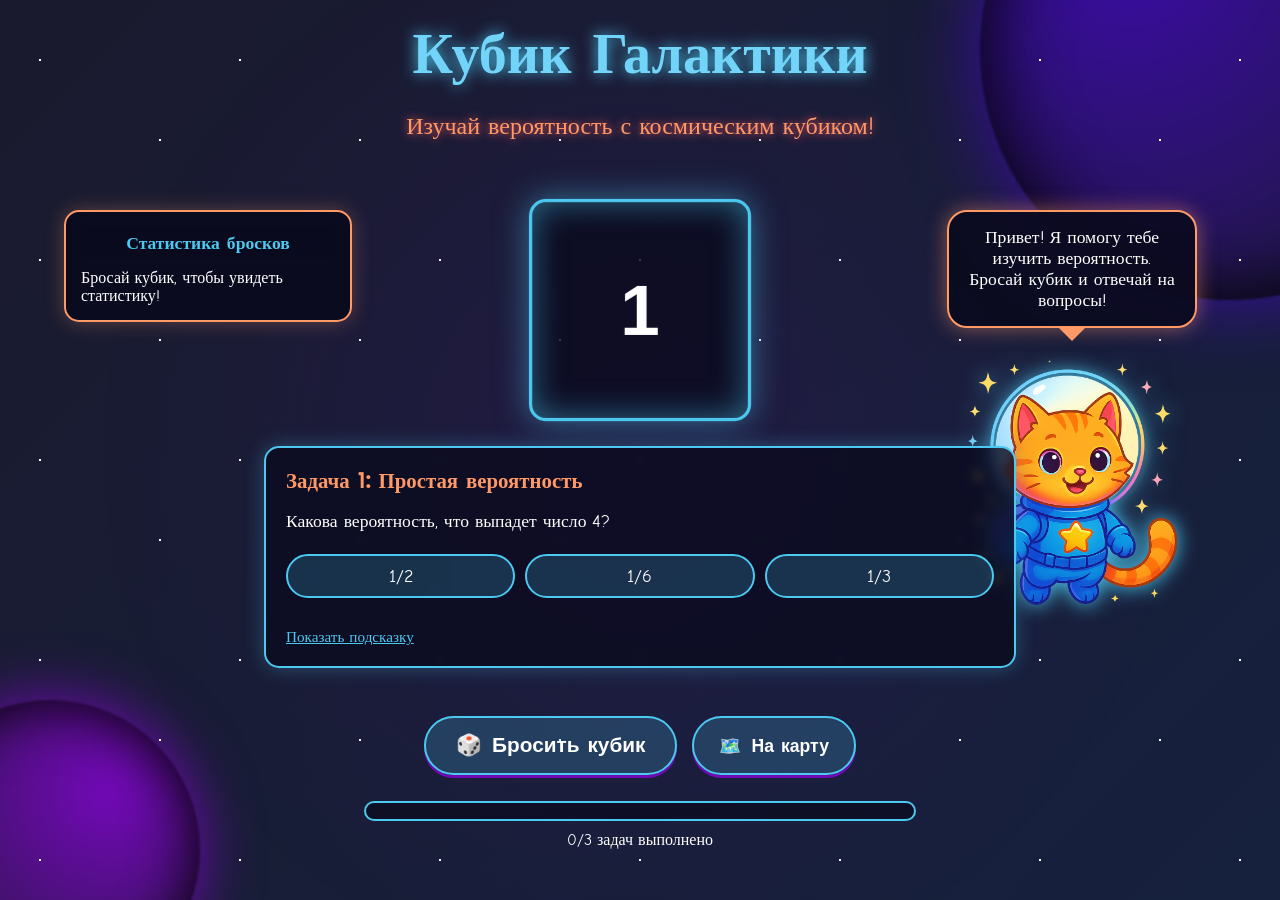
==== level1.html @ 72a19703 "Add files via upload" ====
<!DOCTYPE html>
<html lang="ru">
<head>
    <meta charset="UTF-8">
    <meta name="viewport" content="width=device-width, initial-scale=1.0">
    <title>Кубик Галактики | Космический Кот</title>
    <link rel="stylesheet" href="style.css">
    <link rel="stylesheet" href="level1.css">
    <link href="https://fonts.googleapis.com/css2?family=Press+Start+2P&family=Comic+Neue:wght@700&display=swap" rel="stylesheet">
    <link href="https://fonts.googleapis.com/css2?family=Bruno+Ace+SC&display=swap" rel="stylesheet">
</head>
<body>
    <div id="level1" class="game-screen visible">
        <!-- Космический фон -->
        <div class="space-bg">
            <div class="planet big-planet"></div>
            <div class="planet small-planet"></div>
            <div class="stars-layer"></div>
            <div class="cosmic-dust"></div>
        </div>

        <!-- Заголовок уровня -->
        <div class="level-header">
            <h1>Кубик Галактики</h1>
            <div class="subtitle">Изучай вероятность с космическим кубиком!</div>
        </div>

        <!-- Игровая зона -->
        <div class="game-area">
            <div class="stats-panel" id="stats-container">
                <h3>Статистика бросков</h3>
                <div class="stats-placeholder">
                    Бросай кубик, чтобы увидеть статистику!
                </div>
            </div>

            <!-- 3D кубик -->
            <div class="dice-container">
                <div class="dice" id="dice">
                    <div class="face front">1</div>
                    <div class="face back">6</div>
                    <div class="face right">4</div>
                    <div class="face left">3</div>
                    <div class="face top">2</div>
                    <div class="face bottom">5</div>
                </div>
            </div>

            <!-- Кот-помощник -->
            <div class="cat-helper">
                <img src="img/cat2.png" alt="Космический кот" class="cat-image">
                <div class="speech-bubble" id="cat-speech">
                    Привет! Я помогу тебе изучить вероятность. Бросай кубик и отвечай на вопросы!
                </div>
            </div>
        </div>
        <!-- Задачи -->
        <div class="tasks-container">
            <div class="task active" id="task1">
                <h3>Задача 1: Простая вероятность</h3>
                <p>Какова вероятность, что выпадет число 4?</p>
                <div class="options">
                    <button class="option-btn" data-correct="false">1/2</button>
                    <button class="option-btn" data-correct="true">1/6</button>
                    <button class="option-btn" data-correct="false">1/3</button>
                </div>
                <div class="hint hidden">
                    Подсказка: Всего у кубика 6 граней, и только одна из них с цифрой 4.
                </div>
                <button class="hint-btn">Показать подсказку</button>
            </div>

            <div class="task" id="task2">
                <h3>Задача 2: Сравнение вероятностей</h3>
                <p>Что вероятнее: чётное число или число больше 3?</p>
                <div class="options">
                    <button class="option-btn" data-correct="false">Чётное число</button>
                    <button class="option-btn" data-correct="false">Число больше 3</button>
                    <button class="option-btn" data-correct="true">Одинаково</button>
                </div>
                <div class="hint hidden">
                    Подсказка: Чётных чисел 3 (2,4,6), чисел больше трёх тоже 3 (4,5,6).
                </div>
                <button class="hint-btn">Показать подсказку</button>
            </div>

            <div class="task" id="task3">
                <h3>Задача 3: Комбинированная вероятность</h3>
                <p>Какова вероятность выпадения числа меньше 3 ИЛИ больше 5?</p>
                <div class="options">
                    <button class="option-btn" data-correct="false">1/6</button>
                    <button class="option-btn" data-correct="false">1/3</button>
                    <button class="option-btn" data-correct="true">1/2</button>
                </div>
                <div class="hint hidden">
                    Подсказка: Числа меньше 3 - это 1 и 2 (2 варианта), больше 5 - только 6 (1 вариант). Всего 3 благоприятных исхода из 6.
                </div>
                <button class="hint-btn">Показать подсказку</button>
            </div>
        </div>

        <!-- Кнопки управления -->
        <div class="level-controls">
            <button id="roll-dice" class="control-btn big-btn">
                <span class="btn-ico">🎲</span>
                <span class="btn-text">Бросить кубик</span>
            </button>
            <button id="next-task" class="control-btn hidden">
                <span class="btn-ico">➡️</span>
                <span class="btn-text">Следующая задача</span>
            </button>
            <button id="back-to-map" class="control-btn">
                <span class="btn-ico">🗺️</span>
                <span class="btn-text">На карту</span>
            </button>
        </div>

        <!-- Прогресс -->
        <div class="progress-container">
            <div class="progress-bar">
                <div class="progress-fill" style="width: 0%"></div>
            </div>
            <div class="progress-text">0/3 задач выполнено</div>
        </div>
    </div>

    <script src="level1.js"></script>
</body>
</html>
---- style.css ----
﻿/* Темная тема с яркими акцентами для детской игры */
* {
    box-sizing: border-box;
    margin: 0;
    padding: 0;
}

body {
    font-family: 'Nunito', sans-serif;
    background: linear-gradient(135deg, #1a1a2e, #16213e);
    min-height: 100vh;
    min-height: 100dvh;
    height: auto;
    overflow-x: hidden;
    overflow-y: auto;
    color: #fff;
    display: block;
}

.screen {
    width: 100%;
    min-height: 100vh;
    min-height: 100dvh;
    height: 100dvh;
    position: absolute;
    top: 0;
    left: 0;
    display: flex;
    flex-direction: column;
    align-items: center;
    justify-content: space-around;
    padding: 20px;
    transition: opacity 0.5s;
    overflow-x: hidden;
    overflow-y: auto;
}

.hidden {
    opacity: 0;
    pointer-events: none;
}

.visible {
    opacity: 1;
}

/* Стильное стартовое меню с темным фоном */
.title-container {
    text-align: center;
    position: relative;
    z-index: 10;
    margin-top: 30px;
    animation: float 3s ease-in-out infinite;
}

.game-title {
    font-family: 'Luckiest Guy', cursive;
    font-size: 4.5rem;
    color: #4cc9f0;
    text-shadow:
        0 2px 0 #4361ee,
        0 4px 0 #3a0ca3,
        0 6px 10px rgba(0, 0, 0, 0.5);
    margin-bottom: 5px;
    letter-spacing: 2px;
    transform: rotate(-2deg);
}

.game-subtitle {
    font-family: 'Baloo 2', cursive;
    font-size: 2.5rem;
    color: #f72585;
    text-shadow:
        0 2px 0 #b5179e,
        0 4px 5px rgba(0, 0, 0, 0.3);
    transform: rotate(1deg);
    margin-top: -10px;
}

.title-decoration {
    width: 250px;
    height: 20px;
    background: linear-gradient(90deg, transparent, #7209b7, #3a0ca3, transparent);
    margin: 15px auto;
    border-radius: 10px;
    box-shadow: 0 0 15px #7209b7;
}

.menu-buttons {
    display: flex;
    flex-direction: column;
    gap: 25px;
    margin: 40px 0;
    position: relative;
    z-index: 10;
}

.menu-btn {
    background: linear-gradient(to bottom, #4895ef, #4361ee);
    border: none;
    border-radius: 50px;
    padding: 18px 45px;
    font-size: 1.8rem;
    font-weight: 900;
    color: #fff;
    cursor: pointer;
    transition: all 0.3s;
    box-shadow:
        0 7px 0 #3a0ca3,
        0 10px 20px rgba(0, 0, 0, 0.3);
    font-family: 'Baloo 2', cursive;
    position: relative;
    overflow: hidden;
    transform: scale(1);
    letter-spacing: 1px;
}

.menu-btn:hover {
    transform: translateY(-5px) scale(1.05);
    box-shadow:
        0 10px 0 #3a0ca3,
        0 15px 25px rgba(0, 0, 0, 0.4);
}

.menu-btn:active {
    transform: translateY(3px);
    box-shadow:
        0 4px 0 #3a0ca3,
        0 5px 15px rgba(0, 0, 0, 0.3);
}

.play-btn {
    background: linear-gradient(to bottom, #f72585, #b5179e);
    font-size: 2.5rem;
    padding: 25px 60px;
    box-shadow:
        0 7px 0 #7209b7,
        0 10px 20px rgba(0, 0, 0, 0.3);
    color: #fff;
}

.play-btn:hover {
    box-shadow:
        0 10px 0 #7209b7,
        0 15px 25px rgba(0, 0, 0, 0.4);
}

.play-btn:active {
    box-shadow:
        0 4px 0 #7209b7,
        0 5px 15px rgba(0, 0, 0, 0.3);
}

.character-preview {
    width: 300px;
    height: 300px;
    position: relative;
    margin-top: 20px;
}

.ball-character {
    position: absolute;
    width: 150px;
    height: 150px;
    background: radial-gradient(circle at 30% 30%, #4cc9f0, #4895ef);
    border-radius: 50%;
    top: 50%;
    left: 50%;
    transform: translate(-50%, -50%);
    box-shadow:
        0 0 40px #4cc9f0,
        0 0 80px rgba(76, 201, 240, 0.5);
    animation: bounce 2s infinite, rotate 10s linear infinite;
    z-index: 5;
}

.character-shadow {
    position: absolute;
    width: 100px;
    height: 30px;
    background: rgba(0, 0, 0, 0.5);
    border-radius: 50%;
    bottom: 60px;
    left: 50%;
    transform: translateX(-50%);
    filter: blur(10px);
    animation: shadow 2s infinite;
}

/* Игровой экран - темный с неоновыми акцентами */
#game-canvas {
    background: linear-gradient(to bottom, #0f0c29, #302b63);
    border-radius: 20px;
    box-shadow:
        0 10px 30px rgba(0, 0, 0, 0.5),
        0 0 0 5px #4cc9f0,
        0 0 0 10px #f72585;
    position: relative;
    z-index: 5;
}

.game-ui {
    position: absolute;
    top: 20px;
    right: 20px;
    background: rgba(26, 26, 46, 0.9);
    padding: 15px 20px;
    border-radius: 15px;
    font-family: 'Baloo 2', cursive;
    font-size: 1.1rem;
    color: #fff;
    box-shadow: 0 5px 15px rgba(0, 0, 0, 0.3);
    z-index: 10;
    border: 3px solid #4cc9f0;
}

.stats {
    display: flex;
    gap: 20px;
    margin-bottom: 10px;
}

.stat-item {
    display: flex;
    align-items: center;
    gap: 8px;
}

.controls {
    display: flex;
    gap: 15px;
    justify-content: center;
}

.control-btn {
    background: linear-gradient(to bottom, #f72585, #b5179e);
    border: none;
    border-radius: 30px;
    padding: 8px 15px;
    color: white;
    font-weight: bold;
    cursor: pointer;
    box-shadow: 0 3px 0 #7209b7;
    transition: all 0.2s;
    font-family: 'Baloo 2', cursive;
    font-size: 1rem;
}

.control-btn:hover {
    transform: translateY(-2px);
    box-shadow: 0 5px 0 #7209b7;
}

.control-btn:active {
    transform: translateY(3px);
    box-shadow: 0 1px 0 #7209b7;
}

/* Анимации */
@keyframes float {

    0%,
    100% {
        transform: translateY(0) rotate(-2deg);
    }

    50% {
        transform: translateY(-20px) rotate(2deg);
    }
}

@keyframes bounce {

    0%,
    100% {
        transform: translate(-50%, -50%) scale(1);
    }

    50% {
        transform: translate(-50%, -50%) scale(1.1);
    }
}

@keyframes rotate {
    from {
        transform: translate(-50%, -50%) rotate(0deg);
    }

    to {
        transform: translate(-50%, -50%) rotate(360deg);
    }
}

@keyframes shadow {

    0%,
    100% {
        transform: translateX(-50%) scale(1);
        opacity: 0.7;
    }

    50% {
        transform: translateX(-50%) scale(1.2);
        opacity: 0.4;
    }
}

@keyframes pulse {

    0%,
    100% {
        transform: translateX(-50%) scale(1);
    }

    50% {
        transform: translateX(-50%) scale(1.05);
    }
}

/* Звездный фон */
.stars {
    position: absolute;
    top: 0;
    left: 0;
    width: 100%;
    height: 100%;
    z-index: 0;
}

.star {
    position: absolute;
    background-color: #fff;
    border-radius: 50%;
    animation: twinkle 2s infinite alternate;
}

@keyframes twinkle {
    from {
        opacity: 0.3;
    }

    to {
        opacity: 1;
    }
}

.cat-character {
    position: absolute;
    width: 150px;
    height: 120px;
    background: radial-gradient(circle at 30% 30%, #ff9966, #ff5e62);
    border-radius: 50%;
    top: 50%;
    left: 50%;
    transform: translate(-50%, -50%);
    box-shadow:
        0 0 40px #ff9966,
        0 0 80px rgba(255, 153, 102, 0.5);
    animation: bounce 2s infinite, float 3s ease-in-out infinite;
    z-index: 5;
}

.cat-character::before,
.cat-character::after {
    content: '';
    position: absolute;
    width: 20px;
    height: 20px;
    background: #ff9966;
    border-radius: 50%;
    top: 30px;
}

.cat-character::before {
    left: 20px;
    transform: rotate(-30deg);
}

.cat-character::after {
    right: 20px;
    transform: rotate(30deg);
}

/* Изменяем цвета под космическую тему */
.game-title {
    color: #4cc9f0;
    text-shadow:
        0 2px 0 #4361ee,
        0 4px 0 #3a0ca3,
        0 6px 10px rgba(0, 0, 0, 0.5);
}

.game-subtitle {
    color: #ff9966;
    text-shadow:
        0 2px 0 #ff5e62,
        0 4px 5px rgba(0, 0, 0, 0.3);
}

.play-btn {
    background: linear-gradient(to bottom, #4cc9f0, #4361ee);
    box-shadow:
        0 7px 0 #3a0ca3,
        0 10px 20px rgba(0, 0, 0, 0.3);
}

.play-btn:hover {
    box-shadow:
        0 10px 0 #3a0ca3,
        0 15px 25px rgba(0, 0, 0, 0.4);
}

/* Стили для потрясающего меню */
#start-menu {
    background: radial-gradient(ellipse at bottom, #0a0a1a 0%, #000000 100%);
    overflow: hidden;
    position: relative;
}

/* Космический фон */
.space-bg {
    position: absolute;
    width: 100%;
    height: 100%;
    top: 0;
    left: 0;
    z-index: 1;
}

.planet {
    position: absolute;
    border-radius: 50%;
    filter: blur(1px);
    box-shadow: inset 0 0 50px rgba(0, 0, 0, 0.8);
}

.big-planet {
    position: fixed;
    width: 500px;
    height: 500px;
    background: radial-gradient(circle at 30% 30%, #3a0ca3, #1a1a2e);
    top: -200px;
    right: -200px;
    box-shadow:
        0 0 80px #3a0ca3,
        inset 0 0 80px #000;
    animation: planet-rotate 60s linear infinite;
}

.small-planet {
    position: fixed;
    width: 300px;
    height: 300px;
    background: radial-gradient(circle at 70% 30%, #7209b7, #1a1a2e);
    bottom: -100px;
    left: -100px;
    box-shadow:
        0 0 60px #7209b7,
        inset 0 0 60px #000;
    animation: planet-rotate 40s linear infinite reverse;
}

.stars-layer {
    position: absolute;
    width: 100%;
    height: 100%;
    background-image:
        radial-gradient(1px 1px at 20% 30%, white 1px, transparent 1px),
        radial-gradient(1px 1px at 80% 70%, white 1px, transparent 1px);
    background-size: 200px 200px;
    animation: stars-move 200s linear infinite;
}

.cosmic-dust {
    position: absolute;
    width: 100%;
    height: 100%;
    background: radial-gradient(circle at center,
            rgba(114, 9, 183, 0.1) 0%,
            transparent 70%);
}

/* Главный заголовок */
.main-title {
    position: relative;
    z-index: 10;
    text-align: center;
    margin-top: 8vh;
    perspective: 1000px;
}

.title-word {
    display: block;
    font-family: 'Bruno Ace SC', cursive;
    font-size: 6rem;
    font-weight: 700;
    line-height: 1.1;
    text-transform: uppercase;
    position: relative;
}

.title-word.cosmic {
    color: #72d4f9;
    text-shadow:
        0 0 1px #4cc9f0,
        0 0 30px #4cc9f0,
        0 0 45px #4cc9f0;
}

.title-word.cat {
    color: #fec72d;
    text-shadow:
        0 0 15px #fd7708,
        0 0 30px #fd7708,
        0 0 45px #fd7708;
    transform: translateX(20px);
    animation: text-glitch-cat 8s infinite alternate-reverse;
}

.title-highlight {
    width: 400px;
    height: 10px;
    background: linear-gradient(90deg,
            transparent,
            #4cc9f0,
            #ff9966,
            transparent);
    margin: 10px auto;
    border-radius: 5px;
    filter: blur(2px);
    opacity: 0.7;
}

/* Подзаголовок */
.subtitle {
    display: flex;
    align-items: center;
    justify-content: center;
    margin: 25px auto;
    position: relative;
    z-index: 10;
}

.subtitle span {
    font-family: 'Bruno Ace SC', sans-serif;
    font-size: 1.8rem;
    color: #fff;
    padding: 0 20px;
    text-shadow: 0 0 10px white;
}

.subtitle-line {
    width: 100px;
    height: 3px;
    background: linear-gradient(90deg,
            transparent,
            white,
            transparent);
    opacity: 0.5;
}

/* Кот-герой */
.cat-hero {
    position: absolute;
    bottom: 5%;
    right: 10%;
    width: 450px;
    height: auto;
    z-index: 5;
    filter:
        drop-shadow(0 0 20px #4cc9f0) drop-shadow(0 0 40px #ff5e62);
    animation: float 6s ease-in-out infinite;
    transform-origin: center;
}

/* Кнопки меню */
.menu-buttons {
    display: flex;
    flex-direction: column;
    gap: 25px;
    position: relative;
    z-index: 10;
    margin-right: 40%;
    transform: perspective(500px) rotateY(-10deg);
}

.menu-btn {
    background: rgba(10, 10, 30, 0.7);
    border: 2px solid #4cc9f0;
    border-radius: 50px;
    padding: 18px 40px;
    font-size: 1.5rem;
    font-weight: 400;
    color: white;
    cursor: pointer;
    transition: all 0.4s;
    box-shadow:
        0 0 20px rgba(76, 201, 240, 0.3),
        inset 0 0 10px rgba(76, 201, 240, 0.2);
    font-family: 'Bruno Ace SC', sans-serif;
    position: relative;
    overflow: hidden;
    min-width: 280px;
    text-align: left;
    display: flex;
    align-items: center;
    gap: 15px;
    backdrop-filter: blur(5px);
}

.menu-btn .btn-ico {
    font-size: 1.8rem;
    transition: all 0.3s;
}

.menu-btn .btn-text {
    position: relative;
    z-index: 2;
    transition: all 0.3s;
}

.menu-btn .btn-pulse {
    position: absolute;
    width: 100%;
    height: 100%;
    top: 0;
    left: 0;
    background: radial-gradient(circle at center,
            rgba(76, 201, 240, 0.4) 0%,
            transparent 70%);
    opacity: 0;
    transition: all 0.5s;
}

.menu-btn:hover {
    transform: translateY(-5px) perspective(500px) rotateY(-10deg);
    box-shadow:
        0 5px 30px rgba(76, 201, 240, 0.5),
        inset 0 0 20px rgba(76, 201, 240, 0.3);
    border-color: #ff9966;
}

.menu-btn:hover .btn-ico {
    transform: scale(1.2);
    text-shadow: 0 0 10px currentColor;
}

.menu-btn:hover .btn-text {
    color: #ff9966;
    text-shadow: 0 0 10px #ff5e62;
}

.menu-btn:hover .btn-pulse {
    opacity: 1;
    transform: scale(1.5);
}

.start-btn {
    background: rgba(76, 201, 240, 0.15);
    border-color: #ff9966;
    box-shadow:
        0 0 30px rgba(255, 153, 102, 0.4),
        inset 0 0 15px rgba(255, 153, 102, 0.3);
    font-size: 1.7rem;
    padding: 22px 45px;
}

.start-btn:hover {
    box-shadow:
        0 5px 40px rgba(255, 153, 102, 0.6),
        inset 0 0 25px rgba(255, 153, 102, 0.4);
}

/* Эффекты */
.menu-effects {
    position: absolute;
    width: 100%;
    height: 100%;
    top: 0;
    left: 0;
    pointer-events: none;
    z-index: 2;
}

.light-spot {
    position: absolute;
    width: 500px;
    height: 500px;
    background: radial-gradient(circle at center,
            rgba(76, 201, 240, 0.1) 0%,
            transparent 70%);
    top: 50%;
    left: 50%;
    transform: translate(-50%, -50%);
    animation: light-pulse 8s infinite alternate;
}

.particles {
    position: absolute;
    width: 100%;
    height: 100%;
    background-image: url("data:image/svg+xml,%3Csvg viewBox='0 0 200 200' xmlns='http://www.w3.org/2000/svg'%3E%3Ccircle cx='10' cy='10' r='1' fill='%234cc9f0'/%3E%3C/svg%3E");
    background-size: 20px 20px;
    animation: particles-move 100s linear infinite;
}

/* Анимации */
@keyframes float {

    0%,
    100% {
        transform: translateY(0) rotate(-1deg);
    }

    50% {
        transform: translateY(-20px) rotate(1deg);
    }
}

@keyframes planet-rotate {
    from {
        transform: rotate(0deg);
    }

    to {
        transform: rotate(360deg);
    }
}

@keyframes stars-move {
    from {
        background-position: 0 0;
    }

    to {
        background-position: 2000px 2000px;
    }
}

@keyframes light-pulse {
    from {
        opacity: 0.3;
        transform: translate(-50%, -50%) scale(0.8);
    }

    to {
        opacity: 0.7;
        transform: translate(-50%, -50%) scale(1.2);
    }
}

@keyframes particles-move {
    from {
        background-position: 0 0;
    }

    to {
        background-position: 2000px 1000px;
    }
}

@keyframes text-glitch-cosmic {

    0%,
    100% {
        text-shadow: 0 0 15px #4cc9f0, 0 0 30px #4cc9f0, 0 0 45px #4cc9f0;
    }

    25% {
        text-shadow: 0 0 15px #4cc9f0, 5px 5px 30px #4cc9f0, -5px -5px 45px #4cc9f0;
    }

    50% {
        text-shadow: 0 0 15px #4cc9f0, -5px 5px 30px #4cc9f0, 5px -5px 45px #4cc9f0;
    }

    75% {
        text-shadow: 0 0 15px #4cc9f0, 5px -5px 30px #4cc9f0, -5px 5px 45px #4cc9f0;
    }
}

@keyframes text-glitch-cat {

    0%,
    100% {
        text-shadow: 0 0 15px #ff5e62, 0 0 30px #ff5e62, 0 0 45px #ff5e62;
    }

    25% {
        text-shadow: 0 0 15px #ff5e62, 3px 3px 30px #ff5e62, -3px -3px 45px #ff5e62;
    }

    50% {
        text-shadow: 0 0 15px #ff5e62, -3px 3px 30px #ff5e62, 3px -3px 45px #ff5e62;
    }

    75% {
        text-shadow: 0 0 15px #ff5e62, 3px -3px 30px #ff5e62, -3px 3px 45px #ff5e62;
    }
}

/* Добавьте в style.css */
/* Карта уровней */
#level-select {
    display: flex;
    flex-direction: column;
    align-items: center;
    justify-content: flex-start;
    padding-top: 50px;
}

.level-title {
    font-family: 'Bruno Ace SC', cursive;
    font-size: 2.5rem;
    color: #72d4f9;
    text-shadow: 0 0 15px #4cc9f0;
    margin-bottom: 20px;
    text-align: center;
    z-index: 10;
    position: relative;
}

.galaxy-map {
    width: 100%;
    height: 100vh;
    position: relative;
    margin: 30px auto;
    z-index: 5;
}

.level-path {
    position: absolute;
    width: 96%;
    height: 100%;
    top: 0;
    left: 0;
    z-index: 1;
}

.level-planet {
    position: absolute;
    transform: translate(-50%, -50%);
    cursor: pointer;
    transition: all 0.5s;
    z-index: 3;
    width: 180px;
    height: 180px;
    display: flex;
    flex-direction: column;
    align-items: center;
}

.coin-image {
    width: 200px;
}

.level-planet:hover {
    transform: translate(-50%, -50%) scale(1.1);
}

.level-planet .planet-circle {
    width: 80px;
    height: 80px;
    border-radius: 50%;
    background: radial-gradient(circle at 30% 30%, #4cc9f0, #4361ee);
    box-shadow: 0 0 20px #4cc9f0;
    position: relative;
    transition: all 0.3s;
}

.level-planet:hover .planet-circle {
    box-shadow: 0 0 40px #4cc9f0;
    transform: scale(1.2);
}

.level-planet.locked .planet-circle {
    background: radial-gradient(circle at 30% 30%, #888, #555);
    box-shadow: 0 0 20px #888;
}

.level-planet.locked:hover .planet-circle {
    box-shadow: 0 0 20px #888;
}

.level-planet.completed .planet-circle {
    background: radial-gradient(circle at 30% 30%, #fec72d, #fd7708);
    box-shadow: 0 0 20px #fec72d;
}

.level-planet.secret .planet-circle {
    background: radial-gradient(circle at 30% 30%, #f72585, #b5179e);
    box-shadow: 0 0 20px #f72585;
}

.level-info {
    position: absolute;
    top: 100%;
    margin-top: 15px;
    background: rgba(10, 10, 30, 0.9);
    border: 1px solid #4cc9f0;
    border-radius: 10px;
    padding: 15px;
    width: 200px;
    text-align: center;
    opacity: 0;
    transition: all 0.3s;
    backdrop-filter: blur(5px);
    box-shadow: 0 0 20px rgba(76, 201, 240, 0.3);
}

.level-planet:hover .level-info {
    opacity: 1;
    transform: translateY(10px);
}

.level-info h3 {
    font-family: 'Bruno Ace SC', sans-serif;
    font-size: 1.2rem;
    color: #4cc9f0;
    margin-bottom: 5px;
}

.level-info p {
    font-family: 'Comic Neue', cursive;
    font-size: 0.9rem;
    color: #fff;
}

.level-lock {
    position: absolute;
    top: -15px;
    right: -15px;
    background: #1a1a2e;
    width: 30px;
    height: 30px;
    border-radius: 50%;
    display: flex;
    align-items: center;
    justify-content: center;
    border: 2px solid #f72585;
    font-size: 1.2rem;
}

.level-planet:not(.locked) .level-lock {
    display: none;
}

.map-cat {
    position: absolute;
    width: 150px;
    height: auto;
    bottom: 10%;
    left: 10%;
    z-index: 10;
    filter: drop-shadow(0 0 10px #4cc9f0);
    animation: float 6s ease-in-out infinite;
    cursor: pointer;
}

.map-btn {
    position: absolute;
    bottom: 30px;
    right: 30px;
    background: rgba(10, 10, 30, 0.7);
    border: 2px solid #f72585;
    border-radius: 50px;
    padding: 12px 25px;
    font-size: 1.2rem;
    color: white;
    cursor: pointer;
    transition: all 0.3s;
    font-family: 'Bruno Ace SC', sans-serif;
    display: flex;
    align-items: center;
    gap: 10px;
    z-index: 10;
    backdrop-filter: blur(5px);
}

.map-btn:hover {
    background: rgba(247, 37, 133, 0.3);
    transform: translateY(-3px);
    box-shadow: 0 5px 15px rgba(247, 37, 133, 0.5);
}

/* Анимация кота-проводника */
@keyframes cat-move {
    0% {
        transform: translateX(0) rotate(0deg);
    }

    25% {
        transform: translateX(50px) rotate(5deg);
    }

    50% {
        transform: translateX(100px) rotate(0deg);
    }

    75% {
        transform: translateX(50px) rotate(-5deg);
    }

    100% {
        transform: translateX(0) rotate(0deg);
    }
}

/* Заменяем стили для .planet-circle на .level-image */
.level-image {
    width: 120px;
    height: 120px;
    border-radius: 50%;
    background-size: cover;
    background-position: center;
    border: 3px solid #4cc9f0;
    box-shadow: 0 0 20px #4cc9f0, 0 0 40px rgba(76, 201, 240, 0.3);
    position: relative;
    transition: all 0.4s;
    filter: saturate(0.8) brightness(1.1);
}

.level-planet:hover .level-image {
    transform: scale(1.15);
    box-shadow: 0 0 30px #4cc9f0, 0 0 60px rgba(76, 201, 240, 0.5);
    filter: saturate(1.2) brightness(1.2);
    border-color: #ff9966;
}

.level-planet.locked .level-image {
    border-color: #888;
    box-shadow: 0 0 20px #888;
    filter: grayscale(80%) brightness(0.7);
}

.level-planet.completed .level-image {
    border-color: #fec72d;
    box-shadow: 0 0 20px #fec72d;
}

.level-planet.secret .level-image {
    border-color: #f72585;
    box-shadow: 0 0 20px #f72585;
}

/* Добавляем эффект "всплывающей" планеты */
.level-image::after {
    content: '';
    position: absolute;
    width: 100%;
    height: 100%;
    top: 0;
    left: 0;
    background: radial-gradient(circle at center, transparent 40%, rgba(76, 201, 240, 0.2) 100%);
    border-radius: 50%;
    opacity: 0;
    transition: opacity 0.3s;
}

.level-planet:hover .level-image::after {
    opacity: 1;
}

/* Эффект разблокировки уровня */
.unlock-effect {
    position: absolute;
    top: -30px;
    left: 50%;
    transform: translateX(-50%);
    background: rgba(76, 201, 240, 0.9);
    color: white;
    padding: 5px 10px;
    border-radius: 15px;
    font-family: 'Comic Neue', cursive;
    font-size: 0.9rem;
    white-space: nowrap;
    animation: unlock-pulse 1.5s infinite;
    z-index: 10;
}

/* Сообщение кота */
.cat-message {
    position: fixed;
    top: 50%;
    left: 50%;
    transform: translate(-50%, -50%);
    background: rgba(26, 26, 46, 0.95);
    color: #ff9966;
    padding: 20px;
    border-radius: 15px;
    border: 2px solid #f72585;
    font-family: 'Comic Neue', cursive;
    font-size: 1.2rem;
    max-width: 80%;
    text-align: center;
    z-index: 100;
}

/* Анимации */
@keyframes unlock-pulse {

    0%,
    100% {
        transform: translateX(-50%) scale(1);
    }

    50% {
        transform: translateX(-50%) scale(1.1);
    }
}

/* Стили для учебника */
#tutorial-menu {
    background: radial-gradient(ellipse at bottom, #0a0a1a 0%, #000033 100%);
    overflow-y: auto;
}

.cosmic-title {
    font-size: 2.8rem;
    color: #72d4f9;
    text-shadow: 0 0 15px #4cc9f0, 0 0 30px #4cc9f0;
    margin-top: 30px;
    margin-bottom: 40px;
}

.cosmic-highlight {
    width: 60%;
    height: 4px;
    background: linear-gradient(90deg,
            transparent,
            #4cc9f0,
            #f72585,
            #ff9966,
            transparent);
    filter: blur(1px);
    opacity: 0.8;
}

.tutorial-container {
    width: 90%;
    max-width: 1200px;
    margin: 0 auto 100px;
    padding: 20px;
}

.cosmic-card {
    background: rgba(10, 10, 30, 0.7);
    border-radius: 20px;
    padding: 25px;
    backdrop-filter: blur(10px);
    border: 1px solid rgba(76, 201, 240, 0.3);
    box-shadow: 0 0 30px rgba(76, 201, 240, 0.2),
        inset 0 0 20px rgba(76, 201, 240, 0.1);
    transition: all 0.4s;
    position: relative;
    overflow: hidden;
    margin-bottom: 15px;
}

.cosmic-card::before {
    content: '';
    position: absolute;
    top: -50%;
    left: -50%;
    width: 200%;
    height: 200%;
    background: radial-gradient(circle,
            rgba(76, 201, 240, 0.1) 0%,
            transparent 70%);
    animation: rotate-glow 20s linear infinite;
    z-index: -1;
}

.cosmic-card:hover {
    transform: translateY(-10px);
    box-shadow: 0 15px 40px rgba(76, 201, 240, 0.4),
        inset 0 0 30px rgba(76, 201, 240, 0.2);
    border-color: #ff9966;
}

.section-header {
    display: flex;
    justify-content: space-between;
    align-items: center;
    margin-bottom: 20px;
    border-bottom: 1px solid rgba(76, 201, 240, 0.3);
    padding-bottom: 15px;
}

.section-header h2 {
    font-family: 'Bruno Ace SC', cursive;
    font-size: 1.8rem;
    color: #ff9966;
    margin: 0;
    text-shadow: 0 0 10px rgba(255, 153, 102, 0.5);
}

.section-icon {
    font-size: 2rem;
    animation: float 3s ease-in-out infinite;
}

.section-content {
    font-family: 'Comic Neue', cursive;
    font-size: 1.1rem;
    line-height: 1.6;
    color: #e0e0ff;
}

.cosmic-example {
    background: rgba(26, 26, 46, 0.5);
    border-left: 3px solid #4cc9f0;
    padding: 15px;
    margin: 20px 0;
    border-radius: 0 10px 10px 0;
}

.cosmic-formula {
    font-family: 'Courier New', monospace;
    background: rgba(76, 201, 240, 0.1);
    border: 1px dashed #4cc9f0;
    padding: 10px 15px;
    margin: 10px 0;
    border-radius: 5px;
    color: #72d4f9;
    font-size: 1.1rem;
}

.cosmic-answer {
    font-weight: bold;
    color: #fec72d;
    margin-top: 10px;
}

.cosmic-answer span {
    color: #f72585;
}

.section-footer {
    margin-top: 20px;
    display: flex;
    justify-content: flex-end;
}

.cosmic-tag {
    background: rgba(114, 9, 183, 0.3);
    color: #ff9966;
    padding: 5px 15px;
    border-radius: 15px;
    font-size: 0.9rem;
    font-family: 'Bruno Ace SC', cursive;
    border: 1px solid #7209b7;
}

.cosmic-btn {
    position: fixed;
    bottom: 30px;
    right: 30px;
    background: rgba(247, 37, 133, 0.7);
    border: 2px solid #ff9966;
    border-radius: 50px;
    padding: 15px 30px;
    font-size: 1.3rem;
    color: white;
    cursor: pointer;
    transition: all 0.3s;
    font-family: 'Bruno Ace SC', sans-serif;
    display: flex;
    align-items: center;
    gap: 10px;
    z-index: 100;
    backdrop-filter: blur(5px);
    box-shadow: 0 0 20px rgba(247, 37, 133, 0.5);
}

.cosmic-btn:hover {
    background: rgba(255, 153, 102, 0.7);
    transform: translateY(-5px);
    box-shadow: 0 5px 30px rgba(255, 153, 102, 0.7);
}

.tutorial-cat {
    position: fixed;
    bottom: 20px;
    left: 20px;
    filter: drop-shadow(0 0 15px #4cc9f0);
    animation: float 6s ease-in-out infinite;
    z-index: 50;
}

@keyframes rotate-glow {
    from {
        transform: rotate(0deg);
    }

    to {
        transform: rotate(360deg);
    }
}

@keyframes float {

    0%,
    100% {
        transform: translateY(0);
    }

    50% {
        transform: translateY(-15px);
    }
}

/* ===== Responsive layout: prevent overlap on resize ===== */
.menu-content {
    position: relative;
    z-index: 10;
    width: min(93rem, 100%);
    margin: 0 auto;
    padding: 0 clamp(0.75rem, 3vw, 2rem);
    display: grid;
    grid-template-columns: minmax(0, 1fr) minmax(18rem, 32rem) minmax(18rem, 1fr);
    align-items: flex-start;
    gap: clamp(1rem, 4vw, 4rem);
}

#start-menu {
    overflow-x: hidden;
    overflow-y: auto;
    justify-content: flex-start;
    padding-bottom: 2rem;
}

.subtitle {
    flex-wrap: wrap;
    gap: 0.5rem;
    padding-inline: 1rem;
}

.subtitle span {
    text-align: center;
}

.cat-hero {
    position: relative;
    bottom: auto;
    right: auto;
    grid-column: 3;
    grid-row: 1;
    justify-self: end;
    align-self: end;
    width: min(50rem, 80vw);
    max-width: 100%;
}

.menu-buttons {
    grid-column: 2;
    grid-row: 1;
    justify-self: center;
    align-self: flex-start;
    margin: 1.75rem 0 0;
    max-width: min(18rem, 100%);
}

.menu-btn {
    width: 100%;
    min-width: 0;
}

@media (max-width: 64rem) {
    .screen {
        width: 100%;
        min-height: 100vh;
        min-height: 100dvh;
        height: 100dvh;
        position: absolute;
        top: 0;
        left: 0;
        display: flex;
        flex-direction: column;
        align-items: center;
        justify-content: space-around;
        padding: 20px;
        transition: opacity 0.5s;
        overflow-x: hidden;
        overflow-y: auto;
    }

    .main-title {
        margin-top: 1.5rem;
    }

    .title-word {
        font-size: clamp(2.2rem, 11vw, 4.25rem);
    }

    .subtitle span {
        font-size: clamp(1rem, 4vw, 1.4rem);
        padding: 0;
    }

    .menu-content {
        display: flex;
        flex-direction: column;
        align-items: center;
        gap: 1.25rem;
    }

    .menu-buttons {
        align-self: center;
        transform: none;
        transform: translateX(clamp(0.4rem, 2vw, 0.9rem));
        width: min(30rem, 100%);
    }

    .menu-btn,
    .menu-btn:hover {
        transform: none;
    }

    .cat-hero {
        align-self: center;
        transform: translateX(clamp(-0.9rem, -2.4vw, -0.4rem));
        width: min(18rem, 65vw);
    }

    #level-select {
        overflow: auto;
        padding-top: 1rem;
        padding-bottom: 1.25rem;
    }

    .level-title {
        font-size: clamp(1.4rem, 6vw, 2.1rem);
        margin-bottom: 0.75rem;
    }

    .galaxy-map {
        width: min(100%, 28rem);
        min-width: 0;
        height: clamp(42rem, 150vw, 56rem);
        margin: 1rem auto 1.5rem;
    }

    .level-path {
        width: 100%;
        left: 0;
    }

    .level-planet {
        width: 8rem;
        height: 8rem;
    }

    .level-image {
        width: 7rem;
        height: 7rem;
    }

    .level-planet[data-level="1"] {
        left: 20% !important;
        top: 18% !important;
    }

    .level-planet[data-level="2"] {
        left: 78% !important;
        top: 31% !important;
    }

    .level-planet[data-level="3"] {
        left: 30% !important;
        top: 49% !important;
    }

    .level-planet[data-level="4"] {
        left: 76% !important;
        top: 66% !important;
    }

    .level-planet[data-level="5"] {
        left: 22% !important;
        top: 83% !important;
    }

    .map-cat {
        display: none;
    }

    .map-btn {
        position: static;
        width: min(100%, 22rem);
        margin: 0.75rem auto 0;
        justify-content: center;
    }

    .cosmic-title {
        font-size: clamp(1.4rem, 6vw, 2.2rem);
        margin: 1rem 0 1.5rem;
    }

    .tutorial-container {
        width: 100%;
        margin: 0 auto 1rem;
        padding: 0.75rem;
    }

    .section-header {
        flex-direction: column;
        align-items: flex-start;
        gap: 0.5rem;
    }

    .section-header h2 {
        font-size: clamp(1.1rem, 5vw, 1.5rem);
    }

    .section-content {
        font-size: clamp(0.95rem, 3.5vw, 1.05rem);
    }

    .cosmic-btn {
        position: static;
        width: min(100%, 22rem);
        margin: 0.5rem auto 1rem;
        justify-content: center;
    }

    .tutorial-cat {
        display: none;
    }
}

@media (max-width: 36rem) {
    .title-word {
        font-size: clamp(1.8rem, 11.5vw, 2.6rem);
    }

    .subtitle-line {
        display: none;
    }

    .menu-btn {
        padding: 0.8rem 1rem;
        font-size: clamp(1rem, 4vw, 1.2rem);
        gap: 0.6rem;
    }

    .start-btn {
        font-size: clamp(1rem, 4.4vw, 1.3rem);
        padding: 0.9rem 1rem;
    }

    .big-planet {
        width: 18.75rem;
        height: 18.75rem;
        top: -7.5rem;
        right: -7.5rem;
    }

    .small-planet {
        width: 13.75rem;
        height: 13.75rem;
        bottom: -5.5rem;
        left: -5.5rem;
    }

    .galaxy-map {
        width: 100%;
        max-width: 22rem;
        height: clamp(36rem, 165vw, 50rem);
    }

    .level-planet {
        width: 7.2rem;
        height: 7.2rem;
    }

    .level-image {
        width: 6.2rem;
        height: 6.2rem;
    }

    .level-planet[data-level="1"] {
        left: 22% !important;
        top: 17% !important;
    }

    .level-planet[data-level="2"] {
        left: 76% !important;
        top: 30% !important;
    }

    .level-planet[data-level="3"] {
        left: 30% !important;
        top: 48% !important;
    }

    .level-planet[data-level="4"] {
        left: 74% !important;
        top: 66% !important;
    }

    .level-planet[data-level="5"] {
        left: 24% !important;
        top: 83% !important;
    }
}
---- level1.css ----
/* Стили для уровня "Кубик Галактики" */
:root {
    --screen-padding-inline: clamp(0.75rem, 3vw, 1.5rem);
    --content-max-width: 75rem;
    --dice-size: clamp(8.75rem, 26vw, 12.5rem);
}

body {
    margin: 1;
    min-height: 100vh;
    min-height: 100dvh;
    height: auto;
    overflow-x: hidden;
    overflow-y: auto;
    display: block;
    align-items: stretch;
    justify-content: flex-start;
}

#level1 {
    width: 100%;
}

.game-screen {
    position: relative;
    width: 100%;
    min-height: 100vh;
    min-height: 100dvh;
    overflow-x: hidden;
    overflow-y: auto;
    padding: 0 0 env(safe-area-inset-bottom);
    margin: 0;
    box-sizing: border-box;
    font-size: 16px; /* Base font size for rem calculations */
    display: flex;
    flex-direction: column;
    align-items: stretch;
    gap: 0.5rem;
}

.level-header {
    position: relative;
    z-index: 10;
    text-align: center;
    margin-top: 1.25rem;
    padding: 0 0.9375rem;
    animation: float 3s ease-in-out infinite;
    flex-shrink: 0;
}

.level-header h1 {
    font-family: 'Bruno Ace SC', cursive;
    font-size: clamp(1.125rem, 8vw, 3.5rem);
    color: #72d4f9;
    text-shadow: 0 0 0.9375rem #4cc9f0;
    margin: 0 0 0.625rem 0;
    word-wrap: break-word;
}

.level-header .subtitle {
    font-family: 'Comic Neue', cursive;
    font-size: clamp(0.625rem, 4vw, 1.5rem);
    color: #ff9966;
    text-shadow: 0 0 0.625rem #ff5e62;
    margin-bottom: 1.875rem;
    word-wrap: break-word;
}

.progress-container {
    width: 100%;
    max-width: 37.5rem;
    margin: 0.375rem auto 1rem;
    position: relative;
    z-index: 5;
    padding: 0 var(--screen-padding-inline);
    box-sizing: border-box;
    flex-shrink: 0;
}

.progress-bar {
    width: 100%;
    height: 1.25rem;
    background: rgba(10, 10, 30, 0.7);
    border: 0.125rem solid #4cc9f0;
    border-radius: 0.625rem;
    overflow: hidden;
    box-sizing: border-box;
}

.progress-fill {
    height: 100%;
    background: linear-gradient(to right, #4cc9f0, #ff9966);
    transition: width 0.5s;
}

.progress-text {
    font-family: 'Comic Neue', cursive;
    color: white;
    text-align: center;
    margin-top: 0.625rem;
    font-size: clamp(0.53125rem, 3vw, 1rem);
}

.game-area {
    display: flex;
    flex-direction: column;
    justify-content: center;
    align-items: center;
    gap: 1.875rem;
    margin: 1.875rem auto;
    max-width: var(--content-max-width);
    position: relative;
    z-index: 5;
    padding: 0 var(--screen-padding-inline);
    box-sizing: border-box;
    flex-shrink: 0;
    width: 100%;
}

.game-area > .dice-container {
    order: 1;
}

.game-area > .cat-helper {
    order: 2;
}

.game-area > .stats-panel {
    order: 3;
}

/* Стили для 3D кубика */
.dice-container {
    --dice-half: calc(var(--dice-size) / 2);
    perspective: 1000px;
    width: var(--dice-size);
    max-width: 100%;
    height: var(--dice-size);
    margin: 0 auto;
    flex-shrink: 0;
}

.dice {
    width: 100%;
    height: 100%;
    position: relative;
    transform-style: preserve-3d;
    transition: transform 1.5s ease-out;
    margin: 0 auto;
}

.dice .face {
    position: absolute;
    width: 100%;
    height: 100%;
    border: 0.1875rem solid #4cc9f0;
    border-radius: 0.9375rem;
    display: flex;
    justify-content: center;
    align-items: center;
    font-size: clamp(1.25rem, 6vw, 4rem);
    font-weight: bold;
    color: white;
    background: rgba(10, 10, 30, 0.8);
    box-shadow: 
        inset 0 0 1.875rem rgba(76, 201, 240, 0.5),
        0 0 1.875rem rgba(76, 201, 240, 0.5);
    backface-visibility: hidden;
    -webkit-backface-visibility: hidden;
}

.dice .front  { transform: rotateY(0deg) translateZ(var(--dice-half)); }
.dice .back   { transform: rotateY(180deg) translateZ(var(--dice-half)); }
.dice .right  { transform: rotateY(90deg) translateZ(var(--dice-half)); }
.dice .left   { transform: rotateY(-90deg) translateZ(var(--dice-half)); }
.dice .top    { transform: rotateX(90deg) translateZ(var(--dice-half)); }
.dice .bottom { transform: rotateX(-90deg) translateZ(var(--dice-half)); }

/* Анимации кубика */
@keyframes dice-roll {
    0% { transform: rotateX(0) rotateY(0) rotateZ(0); }
    100% { transform: rotateX(720deg) rotateY(360deg) rotateZ(180deg); }
}

.dice-rolling {
    animation: dice-roll 1.5s ease-out;
}

/* Кот-помощник */
.cat-helper {
    position: relative;
    width: 100%;
    max-width: 18.75rem;
    display: flex;
    flex-direction: column;
    align-items: center;
    flex-shrink: 0;
}

.cat-image {
    order: 2;
    width: 100%;
    max-width: 18.5rem;
    height: auto;
    filter: drop-shadow(0 0 0.625rem #4cc9f0);
    animation: float 6s ease-in-out infinite;
}

.speech-bubble {
    order: 1;
    position: relative;
    width: min(90%, 20rem);
    max-width: 15.625rem;
    margin-top: 0;
    margin-bottom: 1.25rem;
    padding: 0.9375rem;
    background: rgba(10, 10, 30, 0.9);
    border: 0.125rem solid #ff9966;
    border-radius: 1.25rem;
    color: white;
    font-family: 'Comic Neue', cursive;
    font-size: clamp(0.5625rem, 3vw, 1.1rem);
    box-shadow: 0 0 1.25rem rgba(255, 153, 102, 0.5);
    opacity: 0;
    transform: translateY(1.25rem);
    transition: all 0.5s;
    backdrop-filter: blur(5px);
    text-align: center;
}

.speech-bubble::after {
    content: '';
    position: absolute;
    bottom: -0.9375rem;
    left: 50%;
    transform: translateX(-50%);
    border-width: 0.9375rem 0.9375rem 0;
    border-style: solid;
    border-color: #ff9966 transparent;
}

.speech-bubble.visible {
    opacity: 1;
    transform: translateY(0);
}

/* Задачи */
.tasks-container {
    width: 100%;
    max-width: 50rem;
    margin: 0 auto;
    position: relative;
    z-index: 5;
    padding: 0 var(--screen-padding-inline) 0.5rem var(--screen-padding-inline);
    box-sizing: border-box;
    flex-grow: 0;
}

.task {
    background: rgba(10, 10, 30, 0.8);
    border: 0.125rem solid #4cc9f0;
    border-radius: 0.9375rem;
    padding: 1.25rem;
    margin-bottom: 1.25rem;
    box-shadow: 0 0 1.25rem rgba(76, 201, 240, 0.3);
    backdrop-filter: blur(5px);
    display: none;
    box-sizing: border-box;
    overflow-wrap: anywhere;
}

.task.active {
    display: block;
    animation: fadeIn 0.5s;
    margin-top: 1.25rem;
}

.task h3 {
    color: #ff9966;
    font-family: 'Bruno Ace SC', cursive;
    margin: 0 0 0.9375rem 0;
    font-size: clamp(0.625rem, 4vw, 1.3rem);
}

.task p {
    font-family: 'Comic Neue', cursive;
    font-size: clamp(0.59375rem, 3vw, 1.1rem);
    margin-bottom: 1.25rem;
    color: white;
    line-height: 1.5;
}

.options {
    display: grid;
    grid-template-columns: repeat(auto-fit, minmax(8rem, 1fr));
    gap: 0.625rem;
    margin-bottom: 1.25rem;
    width: 100%;
}

.option-btn {
    background: rgba(76, 201, 240, 0.2);
    border: 0.125rem solid #4cc9f0;
    border-radius: 1.875rem;
    padding: 0.625rem 0.9375rem;
    font-family: 'Comic Neue', cursive;
    font-size: clamp(0.53125rem, 3vw, 1.1rem);
    color: white;
    cursor: pointer;
    transition: all 0.3s;
    min-width: 0;
    width: 100%;
    box-sizing: border-box;
}

.option-btn:hover {
    background: rgba(76, 201, 240, 0.4);
    transform: translateY(-0.1875rem);
}

.option-btn:active {
    transform: translateY(-0.0625rem);
}

.option-btn.correct {
    background: rgba(40, 167, 69, 0.7);
    border-color: #28a745;
    animation: pulse-green 0.5s;
}

.option-btn.incorrect {
    background: rgba(220, 53, 69, 0.7);
    border-color: #dc3545;
    animation: shake 0.5s;
}

.hint {
    margin-top: 0.9375rem;
    padding: 0.9375rem;
    background: rgba(255, 153, 102, 0.1);
    border-left: 0.1875rem solid #ff9966;
    border-radius: 0 0.3125rem 0.3125rem 0;
    font-family: 'Comic Neue', cursive;
    color: #ffcc99;
    font-size: clamp(0.53125rem, 3vw, 1rem);
    box-sizing: border-box;
}

.hint-btn {
    background: transparent;
    border: none;
    color: #4cc9f0;
    font-family: 'Comic Neue', cursive;
    font-size: 0.950rem;
    cursor: pointer;
    text-decoration: underline;
    margin-top: 0.625rem;
}

.hint-btn:hover {
    color: #ff9966;
}

/* Управление уровнем */
.level-controls {
    display: flex;
    justify-content: center;
    gap: 0.9375rem;
    margin: 0.75rem auto 0.25rem;
    position: relative;
    z-index: 10;
    padding: 0 var(--screen-padding-inline) 0.5rem var(--screen-padding-inline);
    box-sizing: border-box;
    flex-wrap: wrap;
    flex-shrink: 0;
    width: 100%;
}

.control-btn {
    background: rgba(76, 201, 240, 0.2);
    border: 0.125rem solid #4cc9f0;
    border-radius: 3.125rem;
    padding: 0.75rem 1.5625rem;
    font-family: 'Bruno Ace SC', sans-serif;
    font-size: clamp(0.5625rem, 3vw, 1.1rem);
    color: white;
    cursor: pointer;
    transition: all 0.3s;
    display: flex;
    align-items: center;
    justify-content: center;
    gap: 0.625rem;
    white-space: normal;
    text-align: center;
    max-width: 100%;
    line-height: 1.2;
}

.control-btn:hover {
    background: rgba(76, 201, 240, 0.4);
    transform: translateY(-0.1875rem);
    box-shadow: 0 0.3125rem 0.9375rem rgba(76, 201, 240, 0.3);
}

.control-btn:active {
    transform: translateY(-0.0625rem);
}

.control-btn.big-btn {
    padding: 0.9375rem 1.875rem;
    font-size: clamp(0.625rem, 4vw, 1.3rem);
}

/* Анимации */
@keyframes fadeIn {
    from { opacity: 0; transform: translateY(1.25rem); }
    to { opacity: 1; transform: translateY(0); }
}

@keyframes pulse-green {
    0% { transform: scale(1); }
    50% { transform: scale(1.1); }
    100% { transform: scale(1); }
}

@keyframes shake {
    0%, 100% { transform: translateX(0); }
    20%, 60% { transform: translateX(-0.3125rem); }
    40%, 80% { transform: translateX(0.3125rem); }
}

@keyframes float {
    0%, 100% { transform: translateY(0); }
    50% { transform: translateY(-0.625rem); }
}

/* Статистика */
.stats-panel {
    position: relative;
    background: rgba(10, 10, 30, 0.9);
    border: 0.125rem solid #ff9966;
    border-radius: 0.9375rem;
    padding: 0.9375rem;
    width: 100%;
    max-width: 50rem;
    box-shadow: 0 0 1.25rem rgba(255, 153, 102, 0.3);
    backdrop-filter: blur(5px);
    color: white;
    font-family: 'Comic Neue', cursive;
    z-index: 10;
    max-height: 25rem;
    overflow-y: auto;
    margin: 0;
    box-sizing: border-box;
    flex-shrink: 0;
}

.game-screen .hidden {
    display: none !important;
}

.stats-panel h3 {
    color: #4cc9f0;
    font-family: 'Bruno Ace SC', cursive;
    margin: 0 0 0.625rem 0;
    font-size: clamp(0.59375rem, 3vw, 1.1rem);
    text-align: center;
    position: sticky;
    top: 0;
    background: rgba(10, 10, 30, 0.9);
    padding: 0.3125rem 0;
    z-index: 1;
}

.stat-item {
    display: flex;
    justify-content: space-between;
    margin-bottom: 0.5rem;
    font-size: clamp(0.46875rem, 2vw, 0.84375rem);
    line-height: 1.3;
}

.stat-value {
    color: #ff9966;
    font-weight: bold;
    text-align: right;
    min-width: 4.375rem;
}

.stat-row {
    display: grid;
    grid-template-columns: repeat(auto-fit, minmax(1.875rem, 1fr));
    gap: 0.3125rem;
    margin: 0.625rem 0;
}

.stat-face {
    display: flex;
    flex-direction: column;
    align-items: center;
}

.face-number {
    font-size: 0.46875rem;
    margin-bottom: 0.125rem;
}

.face-count {
    font-size: 0.4375rem;
    color: #4cc9f0;
    margin-bottom: 0.1875rem;
}

.face-bar {
    height: 0.25rem;
    background: linear-gradient(to right, #4cc9f0, #ff9966);
    width: 100%;
    border-radius: 0.125rem;
    transition: width 0.3s;
}

/* Полоса прокрутки */
.stats-panel::-webkit-scrollbar {
    width: 0.375rem;
}

.stats-panel::-webkit-scrollbar-track {
    background: rgba(76, 201, 240, 0.1);
    border-radius: 0.1875rem;
}

.stats-panel::-webkit-scrollbar-thumb {
    background: #4cc9f0;
    border-radius: 0.1875rem;
}

.stats-panel::-webkit-scrollbar-thumb:hover {
    background: #ff9966;
}

/* ====== MEDIA QUERIES ====== */

/* Мобильные устройства (до 30rem / 480px) */
@media (max-width: 29.9375rem) {
    .game-screen { --dice-size: clamp(8rem, 52vw, 9.375rem); }

    .level-header {
        margin-top: 0.9375rem;
    }

    .level-header h1 {
        margin-bottom: 0.5rem;
    }

    .level-header .subtitle {
        margin-bottom: 1.25rem;
    }

    .game-area {
        gap: 1.25rem;
        margin: 1.25rem auto;
    }

    .options {
        grid-template-columns: 1fr;
        gap: 0.5rem;
    }

    .option-btn {
        padding: 0.5rem 0.75rem;
    }

    .level-controls {
        flex-direction: column;
        align-items: stretch;
        gap: 0.625rem;
    }

    .control-btn {
        padding: 0.625rem 0.9375rem;
        gap: 0.3125rem;
        width: 100%;
    }

    .task {
        padding: 0.9375rem;
    }

    .stats-panel {
        max-width: 100%;
        margin: 0.9375rem auto;
    }

    .stat-row {
        grid-template-columns: repeat(6, 1fr);
    }
}

/* Мобильные устройства (30.0625rem - 47.9375rem / 481px - 767px) */
@media (min-width: 30.0625rem) and (max-width: 47.9375rem) {
    .game-screen { --dice-size: clamp(9.5rem, 34vw, 11.25rem); }

    .game-area {
        gap: 1.5625rem;
    }

    .options {
        grid-template-columns: repeat(2, minmax(0, 1fr));
        gap: 0.625rem;
    }

    .control-btn {
        padding: 0.6875rem 1.375rem;
    }

    .stats-panel {
        max-width: 100%;
        margin: 1.25rem auto;
    }

    .stat-row {
        grid-template-columns: repeat(6, 1fr);
    }
}

/* Планшеты (48rem - 63.9375rem / 768px - 1023px) */
@media (min-width: 48rem) {
    .game-screen { --dice-size: clamp(11rem, 20vw, 12.5rem); }

    .game-area {
        flex-direction: row;
        justify-content: center;
        gap: 1.875rem;
        flex-wrap: wrap;
    }

    .dice-container { flex: 0 1 auto; }

    .cat-helper {
        flex: 0 1 auto;
    }

    .speech-bubble {
        position: absolute;
        bottom: calc(100% + 0.75rem);
        left: 50%;
        transform: translateX(-50%) translateY(1.25rem);
        top: auto;
        width: min(80vw, 15.625rem);
        margin-top: 0;
    }

    .speech-bubble.visible {
        transform: translateX(-50%) translateY(0);
    }

    .speech-bubble::after {
        bottom: -0.9375rem;
        left: 50%;
    }

    .tasks-container {
        margin-top: 2rem;
    }

    .stats-panel {
        width: min(100%, 50rem);
        margin: 1rem auto;
    }

    .stat-row {
        grid-template-columns: repeat(6, 1fr);
    }

    .control-btn {
        min-width: 7.5rem;
    }
}

/* Десктопы (64rem и выше / 1024px и выше) */
@media (min-width: 64rem) {
    .game-area {
        display: grid;
        grid-template-columns: minmax(15rem, 18rem) minmax(var(--dice-size), 1fr) minmax(15rem, 18rem);
        justify-content: center;
        align-items: flex-start;
        gap: 2rem;
        margin-top: 2rem;
    }

    .game-area > .stats-panel {
        order: 1;
        width: 100%;
        max-width: 18rem;
        margin: 0;
        align-self: flex-start;
        justify-self: start;
    }

    .game-area > .dice-container {
        order: 2;
        flex: 0 1 auto;
        justify-self: center;
    }

    .game-area > .cat-helper {
        order: 3;
        flex: 0 1 auto;
        max-width: 18.75rem;
        justify-self: end;
    }

    .speech-bubble {
        position: relative;
        bottom: auto;
        left: auto;
        top: auto;
        width: min(80vw, 15.625rem);
        margin: 0 0 0.75rem 0;
        transform: none;
    }

    .speech-bubble.visible {
        transform: none;
    }

    .tasks-container {
        width: 100%;
        margin-top: -15rem;
    }

    .control-btn:hover {
        box-shadow: 0 0.5rem 1.25rem rgba(76, 201, 240, 0.4);
    }
}

/* Очень большие экраны (90rem и выше / 1440px и выше) */
@media (min-width: 90rem) {
    .game-screen {
        padding: 0;
    }

    .game-area {
        max-width: 87.5rem;
    }

    .tasks-container {
        max-width: 51.25rem;
    }
}
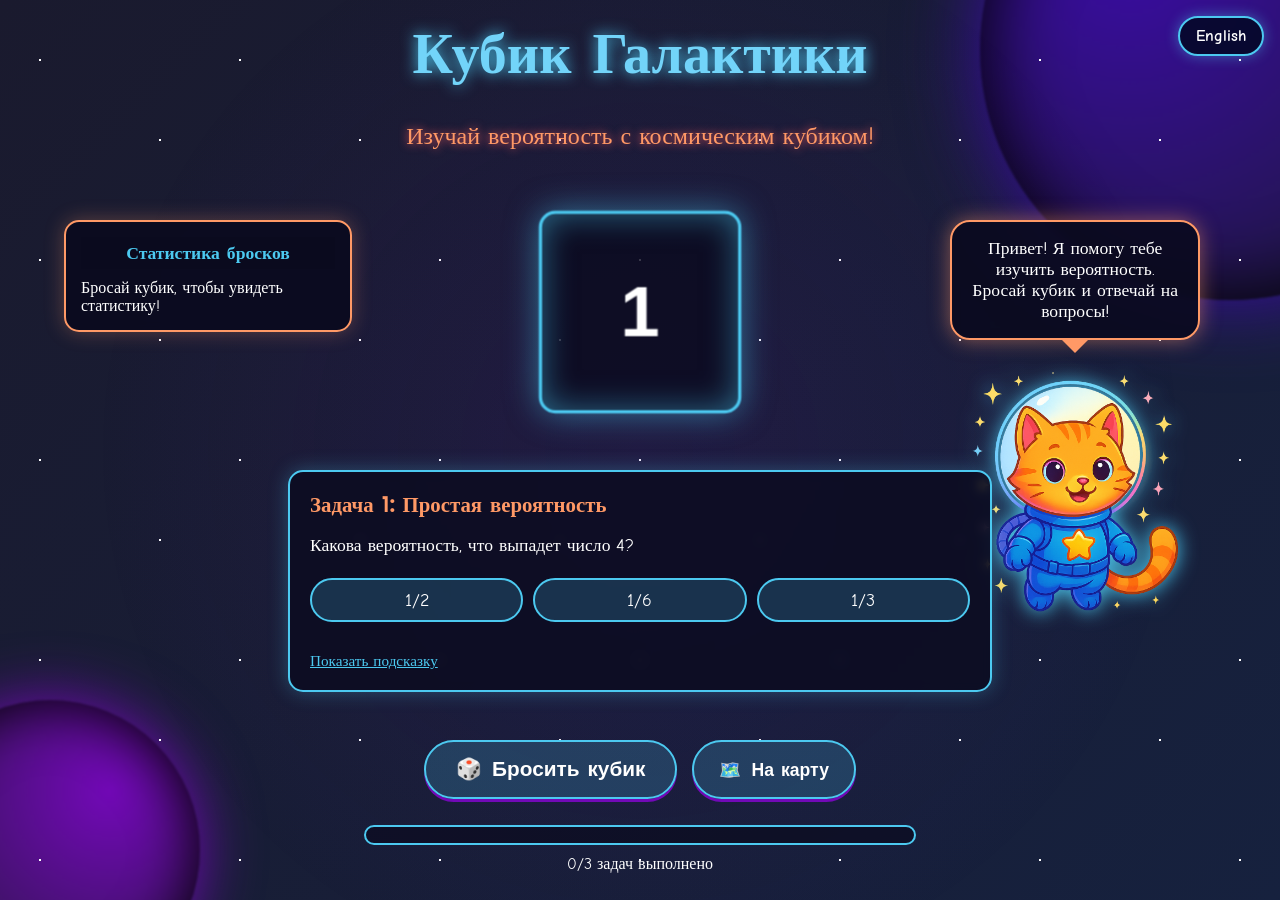
==== commit 2b6d5827: "English version" ====
--- a/level1.html
+++ b/level1.html
@@ -124,6 +124,7 @@
         </div>
     </div>
 
-    <script src="level1.js"></script>
-</body>
+    <script src="i18n.js"></script>
+    <script src="level1.js"></script>
+</body>
 </html>
--- a/style.css
+++ b/style.css
@@ -5,7 +5,7 @@
     padding: 0;
 }
 
-body {
+body {
     font-family: 'Nunito', sans-serif;
     background: linear-gradient(135deg, #1a1a2e, #16213e);
     min-height: 100vh;
@@ -14,8 +14,36 @@
     overflow-x: hidden;
     overflow-y: auto;
     color: #fff;
-    display: block;
-}
+    display: block;
+}
+
+.lang-switch-btn {
+    position: fixed;
+    top: 16px;
+    right: 16px;
+    z-index: 5000;
+    border: 2px solid #4cc9f0;
+    border-radius: 999px;
+    background: rgba(5, 8, 40, 0.9);
+    color: #ffffff;
+    font-family: 'Comic Neue', sans-serif;
+    font-weight: 700;
+    font-size: 1rem;
+    line-height: 1;
+    padding: 10px 16px;
+    cursor: pointer;
+    box-shadow: 0 0 14px rgba(76, 201, 240, 0.45);
+    transition: transform 0.2s ease, box-shadow 0.2s ease;
+}
+
+.lang-switch-btn:hover {
+    transform: translateY(-2px);
+    box-shadow: 0 0 20px rgba(76, 201, 240, 0.65);
+}
+
+.lang-switch-btn:active {
+    transform: translateY(0);
+}
 
 .screen {
     width: 100%;
@@ -481,13 +509,13 @@
 }
 
 /* Главный заголовок */
-.main-title {
-    position: relative;
-    z-index: 10;
-    text-align: center;
-    margin-top: 8vh;
-    perspective: 1000px;
-}
+.main-title {
+    position: relative;
+    z-index: 10;
+    text-align: center;
+    margin-top: 10vh;
+    perspective: 1000px;
+}
 
 .title-word {
     display: block;
@@ -532,20 +560,20 @@
 }
 
 /* Подзаголовок */
-.subtitle {
-    display: flex;
-    align-items: center;
-    justify-content: center;
-    margin: 25px auto;
-    position: relative;
-    z-index: 10;
-}
+.subtitle {
+    display: flex;
+    align-items: center;
+    justify-content: center;
+    margin: 35px auto 25px;
+    position: relative;
+    z-index: 10;
+}
 
 .subtitle span {
     font-family: 'Bruno Ace SC', sans-serif;
     font-size: 1.8rem;
     color: #fff;
-    padding: 0 20px;
+    padding: 22px 20px;
     text-shadow: 0 0 10px white;
 }
 
@@ -806,7 +834,9 @@
     flex-direction: column;
     align-items: center;
     justify-content: flex-start;
-    padding-top: 50px;
+    gap: clamp(0.75rem, 2vw, 1.5rem);
+    padding: clamp(1rem, 2.8vw, 3rem) 1rem clamp(1.2rem, 3.5vw, 2.5rem);
+    overflow-x: hidden;
 }
 
 .level-title {
@@ -821,16 +851,19 @@
 }
 
 .galaxy-map {
+    width: min(100%, 82rem);
+    height: clamp(28rem, 66vh, 52rem);
+    min-height: 28rem;
+    max-height: 80vh;
+    min-width: 0;
+    position: relative;
+    margin: clamp(0.75rem, 2.5vh, 1.75rem) auto 0;
+    z-index: 5;
+}
+
+.level-path {
+    position: absolute;
     width: 100%;
-    height: 100vh;
-    position: relative;
-    margin: 30px auto;
-    z-index: 5;
-}
-
-.level-path {
-    position: absolute;
-    width: 96%;
     height: 100%;
     top: 0;
     left: 0;
@@ -841,10 +874,10 @@
     position: absolute;
     transform: translate(-50%, -50%);
     cursor: pointer;
-    transition: all 0.5s;
+    transition: transform 0.35s ease;
     z-index: 3;
-    width: 180px;
-    height: 180px;
+    width: clamp(7.2rem, 11vw, 11.25rem);
+    height: clamp(7.2rem, 11vw, 11.25rem);
     display: flex;
     flex-direction: column;
     align-items: center;
@@ -947,14 +980,15 @@
 
 .map-cat {
     position: absolute;
-    width: 150px;
+    width: clamp(5.2rem, 10vw, 9rem);
     height: auto;
-    bottom: 10%;
-    left: 10%;
-    z-index: 10;
+    top: 0;
+    left: 0;
+    z-index: 9;
     filter: drop-shadow(0 0 10px #4cc9f0);
     animation: float 6s ease-in-out infinite;
-    cursor: pointer;
+    pointer-events: none;
+    will-change: left, top;
 }
 
 .map-btn {
@@ -1008,8 +1042,8 @@
 
 /* Заменяем стили для .planet-circle на .level-image */
 .level-image {
-    width: 120px;
-    height: 120px;
+    width: clamp(6.2rem, 8vw, 7.5rem);
+    height: clamp(6.2rem, 8vw, 7.5rem);
     border-radius: 50%;
     background-size: cover;
     background-position: center;
@@ -1109,25 +1143,37 @@
     }
 }
 
-/* Стили для учебника */
-#tutorial-menu {
-    background: radial-gradient(ellipse at bottom, #0a0a1a 0%, #000033 100%);
-    overflow-y: auto;
-}
-
-.cosmic-title {
-    font-size: 2.8rem;
-    color: #72d4f9;
-    text-shadow: 0 0 15px #4cc9f0, 0 0 30px #4cc9f0;
-    margin-top: 30px;
-    margin-bottom: 40px;
-}
-
-.cosmic-highlight {
-    width: 60%;
-    height: 4px;
-    background: linear-gradient(90deg,
-            transparent,
+/* Стили для учебника */
+#tutorial-menu {
+    background: radial-gradient(ellipse at bottom, #0a0a1a 0%, #000033 100%);
+    justify-content: flex-start;
+    overflow-y: auto;
+}
+
+#tutorial-menu .space-bg {
+    z-index: 0;
+    pointer-events: none;
+}
+
+#tutorial-menu .level-title,
+#tutorial-menu .tutorial-container {
+    position: relative;
+    z-index: 2;
+}
+
+.cosmic-title {
+    font-size: 2.8rem;
+    color: #72d4f9;
+    text-shadow: 0 0 15px #4cc9f0, 0 0 30px #4cc9f0;
+    margin-top: 30px;
+    margin-bottom: 40px;
+}
+
+.cosmic-highlight {
+    width: 60%;
+    height: 4px;
+    background: linear-gradient(90deg,
+            transparent,
             #4cc9f0,
             #f72585,
             #ff9966,
@@ -1136,21 +1182,21 @@
     opacity: 0.8;
 }
 
-.tutorial-container {
-    width: 90%;
-    max-width: 1200px;
-    margin: 0 auto 100px;
-    padding: 20px;
-}
-
-.cosmic-card {
-    background: rgba(10, 10, 30, 0.7);
-    border-radius: 20px;
-    padding: 25px;
-    backdrop-filter: blur(10px);
-    border: 1px solid rgba(76, 201, 240, 0.3);
-    box-shadow: 0 0 30px rgba(76, 201, 240, 0.2),
-        inset 0 0 20px rgba(76, 201, 240, 0.1);
+.tutorial-container {
+    width: 90%;
+    max-width: 1200px;
+    margin: 0 auto 100px;
+    padding: 20px;
+}
+
+.cosmic-card {
+    background: rgba(10, 10, 30, 0.7);
+    border-radius: 20px;
+    padding: 25px;
+    backdrop-filter: blur(10px);
+    border: 1px solid rgba(76, 201, 240, 0.3);
+    box-shadow: 0 0 30px rgba(76, 201, 240, 0.2),
+        inset 0 0 20px rgba(76, 201, 240, 0.1);
     transition: all 0.4s;
     position: relative;
     overflow: hidden;
@@ -1187,12 +1233,12 @@
     padding-bottom: 15px;
 }
 
-.section-header h2 {
-    font-family: 'Bruno Ace SC', cursive;
-    font-size: 1.8rem;
-    color: #ff9966;
-    margin: 0;
-    text-shadow: 0 0 10px rgba(255, 153, 102, 0.5);
+.section-header h2 {
+    font-family: 'Bruno Ace SC', cursive;
+    font-size: 1.8rem;
+    color: #ff9966;
+    margin: 0;
+    text-shadow: 0 0 10px rgba(255, 153, 102, 0.5);
 }
 
 .section-icon {
@@ -1200,12 +1246,12 @@
     animation: float 3s ease-in-out infinite;
 }
 
-.section-content {
-    font-family: 'Comic Neue', cursive;
-    font-size: 1.1rem;
-    line-height: 1.6;
-    color: #e0e0ff;
-}
+.section-content {
+    font-family: 'Comic Neue', cursive;
+    font-size: 1.1rem;
+    line-height: 1.6;
+    color: #e0e0ff;
+}
 
 .cosmic-example {
     background: rgba(26, 26, 46, 0.5);
@@ -1215,16 +1261,16 @@
     border-radius: 0 10px 10px 0;
 }
 
-.cosmic-formula {
-    font-family: 'Courier New', monospace;
-    background: rgba(76, 201, 240, 0.1);
+.cosmic-formula {
+    font-family: 'Courier New', monospace;
+    background: rgba(76, 201, 240, 0.1);
     border: 1px dashed #4cc9f0;
     padding: 10px 15px;
-    margin: 10px 0;
-    border-radius: 5px;
-    color: #72d4f9;
-    font-size: 1.1rem;
-}
+    margin: 10px 0;
+    border-radius: 5px;
+    color: #72d4f9;
+    font-size: 1.1rem;
+}
 
 .cosmic-answer {
     font-weight: bold;
@@ -1252,26 +1298,26 @@
     border: 1px solid #7209b7;
 }
 
-.cosmic-btn {
-    position: fixed;
-    bottom: 30px;
-    right: 30px;
-    background: rgba(247, 37, 133, 0.7);
-    border: 2px solid #ff9966;
-    border-radius: 50px;
-    padding: 15px 30px;
-    font-size: 1.3rem;
-    color: white;
-    cursor: pointer;
-    transition: all 0.3s;
+.cosmic-btn {
+    position: fixed;
+    bottom: 30px;
+    right: 30px;
+    background: rgba(247, 37, 133, 0.7);
+    border: 2px solid #ff9966;
+    border-radius: 50px;
+    padding: 15px 30px;
+    font-size: 1.3rem;
+    color: white;
+    cursor: pointer;
+    transition: all 0.3s;
     font-family: 'Bruno Ace SC', sans-serif;
-    display: flex;
-    align-items: center;
-    gap: 10px;
-    z-index: 100;
-    backdrop-filter: blur(5px);
-    box-shadow: 0 0 20px rgba(247, 37, 133, 0.5);
-}
+    display: flex;
+    align-items: center;
+    gap: 10px;
+    z-index: 100;
+    backdrop-filter: blur(5px);
+    box-shadow: 0 0 20px rgba(247, 37, 133, 0.5);
+}
 
 .cosmic-btn:hover {
     background: rgba(255, 153, 102, 0.7);
@@ -1279,14 +1325,16 @@
     box-shadow: 0 5px 30px rgba(255, 153, 102, 0.7);
 }
 
-.tutorial-cat {
-    position: fixed;
-    bottom: 20px;
-    left: 20px;
-    filter: drop-shadow(0 0 15px #4cc9f0);
-    animation: float 6s ease-in-out infinite;
-    z-index: 50;
-}
+.tutorial-cat {
+    position: fixed;
+    width: clamp(12rem, 18vw, 18.75rem);
+    height: auto;
+    bottom: 20px;
+    left: 20px;
+    filter: drop-shadow(0 0 15px #4cc9f0);
+    animation: float 6s ease-in-out infinite;
+    z-index: 50;
+}
 
 @keyframes rotate-glow {
     from {
@@ -1357,8 +1405,8 @@
     grid-row: 1;
     justify-self: center;
     align-self: flex-start;
-    margin: 1.75rem 0 0;
-    max-width: min(18rem, 100%);
+    margin: 4.75rem 0 0;
+    max-width: min(38rem, 100%);
 }
 
 .menu-btn {
@@ -1385,9 +1433,9 @@
         overflow-y: auto;
     }
 
-    .main-title {
-        margin-top: 1.5rem;
-    }
+    .main-title {
+        margin-top: 2rem;
+    }
 
     .title-word {
         font-size: clamp(2.2rem, 11vw, 4.25rem);
@@ -1405,28 +1453,29 @@
         gap: 1.25rem;
     }
 
-    .menu-buttons {
-        align-self: center;
-        transform: none;
-        transform: translateX(clamp(0.4rem, 2vw, 0.9rem));
-        width: min(30rem, 100%);
-    }
+    .menu-buttons {
+        align-self: center;
+        transform: none;
+        transform: translateX(clamp(0.4rem, 2vw, 0.9rem));
+        width: min(30rem, 100%);
+    }
 
     .menu-btn,
     .menu-btn:hover {
         transform: none;
     }
 
-    .cat-hero {
-        align-self: center;
-        transform: translateX(clamp(-0.9rem, -2.4vw, -0.4rem));
-        width: min(18rem, 65vw);
-    }
+    .cat-hero {
+        align-self: center;
+        transform: translateX(clamp(-0.9rem, -2.4vw, -0.4rem));
+        width: min(18rem, 65vw);
+    }
 
     #level-select {
         overflow: auto;
         padding-top: 1rem;
         padding-bottom: 1.25rem;
+        gap: 0.75rem;
     }
 
     .level-title {
@@ -1434,55 +1483,55 @@
         margin-bottom: 0.75rem;
     }
 
-    .galaxy-map {
-        width: min(100%, 28rem);
-        min-width: 0;
-        height: clamp(42rem, 150vw, 56rem);
-        margin: 1rem auto 1.5rem;
-    }
-
-    .level-path {
-        width: 100%;
-        left: 0;
-    }
-
-    .level-planet {
-        width: 8rem;
-        height: 8rem;
-    }
-
-    .level-image {
-        width: 7rem;
-        height: 7rem;
-    }
-
-    .level-planet[data-level="1"] {
-        left: 20% !important;
-        top: 18% !important;
-    }
-
-    .level-planet[data-level="2"] {
-        left: 78% !important;
-        top: 31% !important;
-    }
-
-    .level-planet[data-level="3"] {
-        left: 30% !important;
-        top: 49% !important;
-    }
-
-    .level-planet[data-level="4"] {
-        left: 76% !important;
-        top: 66% !important;
-    }
-
-    .level-planet[data-level="5"] {
-        left: 22% !important;
-        top: 83% !important;
-    }
+    .galaxy-map {
+        width: min(100%, 28rem);
+        min-width: 0;
+        height: clamp(42rem, 150vw, 56rem);
+        margin: 1rem auto 1.5rem;
+    }
+
+    .level-path {
+        width: 100%;
+        left: 0;
+    }
+
+    .level-planet {
+        width: 8rem;
+        height: 8rem;
+    }
+
+    .level-image {
+        width: 7rem;
+        height: 7rem;
+    }
+
+    .level-planet[data-level="1"] {
+        left: 20% !important;
+        top: 18% !important;
+    }
+
+    .level-planet[data-level="2"] {
+        left: 78% !important;
+        top: 31% !important;
+    }
+
+    .level-planet[data-level="3"] {
+        left: 30% !important;
+        top: 49% !important;
+    }
+
+    .level-planet[data-level="4"] {
+        left: 76% !important;
+        top: 66% !important;
+    }
+
+    .level-planet[data-level="5"] {
+        left: 22% !important;
+        top: 83% !important;
+    }
 
     .map-cat {
-        display: none;
+        width: clamp(5.5rem, 18vw, 7.5rem);
     }
 
     .map-btn {
@@ -1530,9 +1579,16 @@
 }
 
 @media (max-width: 36rem) {
-    .title-word {
-        font-size: clamp(1.8rem, 11.5vw, 2.6rem);
-    }
+    .lang-switch-btn {
+        top: 10px;
+        right: 10px;
+        padding: 8px 12px;
+        font-size: 0.9rem;
+    }
+
+    .title-word {
+        font-size: clamp(1.8rem, 11.5vw, 2.6rem);
+    }
 
     .subtitle-line {
         display: none;
@@ -1556,51 +1612,55 @@
         right: -7.5rem;
     }
 
-    .small-planet {
-        width: 13.75rem;
-        height: 13.75rem;
-        bottom: -5.5rem;
-        left: -5.5rem;
-    }
-
-    .galaxy-map {
-        width: 100%;
-        max-width: 22rem;
-        height: clamp(36rem, 165vw, 50rem);
-    }
-
-    .level-planet {
-        width: 7.2rem;
-        height: 7.2rem;
-    }
-
-    .level-image {
-        width: 6.2rem;
-        height: 6.2rem;
-    }
-
-    .level-planet[data-level="1"] {
-        left: 22% !important;
-        top: 17% !important;
-    }
-
-    .level-planet[data-level="2"] {
-        left: 76% !important;
-        top: 30% !important;
-    }
-
-    .level-planet[data-level="3"] {
-        left: 30% !important;
-        top: 48% !important;
-    }
-
-    .level-planet[data-level="4"] {
-        left: 74% !important;
-        top: 66% !important;
-    }
-
-    .level-planet[data-level="5"] {
-        left: 24% !important;
-        top: 83% !important;
-    }
-}
+    .small-planet {
+        width: 13.75rem;
+        height: 13.75rem;
+        bottom: -5.5rem;
+        left: -5.5rem;
+    }
+
+    .galaxy-map {
+        width: 100%;
+        max-width: 22rem;
+        height: clamp(36rem, 165vw, 50rem);
+    }
+
+    .level-planet {
+        width: 7.2rem;
+        height: 7.2rem;
+    }
+
+    .level-image {
+        width: 6.2rem;
+        height: 6.2rem;
+    }
+
+    .level-planet[data-level="1"] {
+        left: 22% !important;
+        top: 17% !important;
+    }
+
+    .level-planet[data-level="2"] {
+        left: 76% !important;
+        top: 30% !important;
+    }
+
+    .level-planet[data-level="3"] {
+        left: 30% !important;
+        top: 48% !important;
+    }
+
+    .level-planet[data-level="4"] {
+        left: 74% !important;
+        top: 66% !important;
+    }
+
+    .level-planet[data-level="5"] {
+        left: 24% !important;
+        top: 83% !important;
+    }
+
+    .map-cat {
+        width: clamp(5rem, 20vw, 6.8rem);
+    }
+}
--- a/level1.css
+++ b/level1.css
@@ -2,7 +2,8 @@
 :root {
     --screen-padding-inline: clamp(0.75rem, 3vw, 1.5rem);
     --content-max-width: 75rem;
-    --dice-size: clamp(8.75rem, 26vw, 12.5rem);
+    --dice-size: clamp(8.5rem, 24vw, 11.75rem);
+    --cat-size: clamp(10rem, 22vw, 18.5rem);
 }
 
 body {
@@ -118,7 +119,7 @@
 }
 
 .game-area > .dice-container {
-    order: 1;
+    order: 2;
 }
 
 .game-area > .cat-helper {
@@ -189,8 +190,8 @@
 /* Кот-помощник */
 .cat-helper {
     position: relative;
-    width: 100%;
-    max-width: 18.75rem;
+    width: min(100%, var(--cat-size));
+    max-width: var(--cat-size);
     display: flex;
     flex-direction: column;
     align-items: center;
@@ -200,7 +201,7 @@
 .cat-image {
     order: 2;
     width: 100%;
-    max-width: 18.5rem;
+    max-width: 100%;
     height: auto;
     filter: drop-shadow(0 0 0.625rem #4cc9f0);
     animation: float 6s ease-in-out infinite;
@@ -247,7 +248,7 @@
 /* Задачи */
 .tasks-container {
     width: 100%;
-    max-width: 50rem;
+    max-width: 47rem;
     margin: 0 auto;
     position: relative;
     z-index: 5;
@@ -272,7 +273,7 @@
 .task.active {
     display: block;
     animation: fadeIn 0.5s;
-    margin-top: 1.25rem;
+    margin-top: -2.75rem;
 }
 
 .task h3 {
@@ -542,7 +543,10 @@
 
 /* Мобильные устройства (до 30rem / 480px) */
 @media (max-width: 29.9375rem) {
-    .game-screen { --dice-size: clamp(8rem, 52vw, 9.375rem); }
+    .game-screen {
+        --dice-size: clamp(8rem, 52vw, 9.375rem);
+        --cat-size: clamp(8.75rem, 36vw, 10.75rem);
+    }
 
     .level-header {
         margin-top: 0.9375rem;
@@ -598,7 +602,10 @@
 
 /* Мобильные устройства (30.0625rem - 47.9375rem / 481px - 767px) */
 @media (min-width: 30.0625rem) and (max-width: 47.9375rem) {
-    .game-screen { --dice-size: clamp(9.5rem, 34vw, 11.25rem); }
+    .game-screen {
+        --dice-size: clamp(9.5rem, 34vw, 11.25rem);
+        --cat-size: clamp(9.5rem, 30vw, 12.5rem);
+    }
 
     .game-area {
         gap: 1.5625rem;
@@ -625,7 +632,7 @@
 
 /* Планшеты (48rem - 63.9375rem / 768px - 1023px) */
 @media (min-width: 48rem) {
-    .game-screen { --dice-size: clamp(11rem, 20vw, 12.5rem); }
+    .game-screen { --dice-size: clamp(10.25rem, 18vw, 11.5rem); }
 
     .game-area {
         flex-direction: row;
@@ -686,6 +693,7 @@
         align-items: flex-start;
         gap: 2rem;
         margin-top: 2rem;
+        min-height: 31rem;
     }
 
     .game-area > .stats-panel {
@@ -706,7 +714,7 @@
     .game-area > .cat-helper {
         order: 3;
         flex: 0 1 auto;
-        max-width: 18.75rem;
+        max-width: var(--cat-size);
         justify-self: end;
     }
 
@@ -716,8 +724,12 @@
         left: auto;
         top: auto;
         width: min(80vw, 15.625rem);
+        min-height: 7.5rem;
         margin: 0 0 0.75rem 0;
         transform: none;
+        display: flex;
+        align-items: center;
+        justify-content: center;
     }
 
     .speech-bubble.visible {
@@ -745,6 +757,6 @@
     }
 
     .tasks-container {
-        max-width: 51.25rem;
-    }
-}
+        max-width: 48rem;
+    }
+}
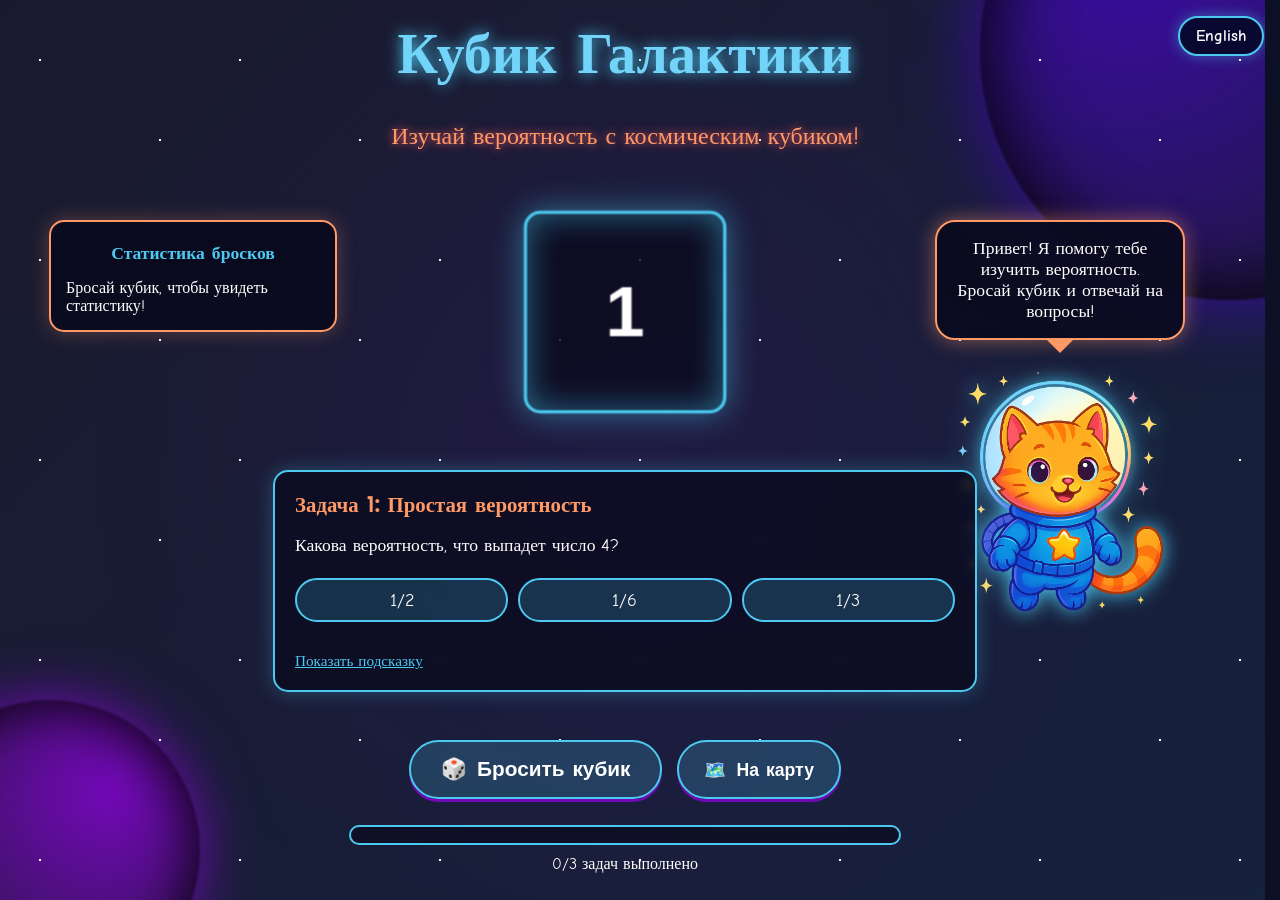
==== commit 33963730: "new" ====
--- a/level1.html
+++ b/level1.html
@@ -2,8 +2,13 @@
 <html lang="ru">
 <head>
     <meta charset="UTF-8">
-    <meta name="viewport" content="width=device-width, initial-scale=1.0">
+    <meta name="viewport" content="width=device-width, initial-scale=1.0, viewport-fit=cover">
+    <meta name="theme-color" content="#0b1025">
+    <meta name="theme-color" media="(prefers-color-scheme: dark)" content="#0b1025">
+    <meta name="apple-mobile-web-app-capable" content="yes">
+    <meta name="apple-mobile-web-app-status-bar-style" content="black-translucent">
     <title>Кубик Галактики | Космический Кот</title>
+    <script>document.documentElement.classList.add('preload-active');</script>
     <link rel="stylesheet" href="style.css">
     <link rel="stylesheet" href="level1.css">
     <link href="https://fonts.googleapis.com/css2?family=Press+Start+2P&family=Comic+Neue:wght@700&display=swap" rel="stylesheet">
@@ -25,20 +30,20 @@
             <div class="subtitle">Изучай вероятность с космическим кубиком!</div>
         </div>
 
-        <!-- Игровая зона -->
-        <div class="game-area">
-            <div class="stats-panel" id="stats-container">
-                <h3>Статистика бросков</h3>
-                <div class="stats-placeholder">
-                    Бросай кубик, чтобы увидеть статистику!
-                </div>
-            </div>
-
-            <!-- 3D кубик -->
-            <div class="dice-container">
-                <div class="dice" id="dice">
-                    <div class="face front">1</div>
-                    <div class="face back">6</div>
+        <!-- Игровая зона -->
+        <div class="game-area">
+            <div class="stats-panel" id="stats-container">
+                <h3>Статистика бросков</h3>
+                <div class="stats-placeholder">
+                    Бросай кубик, чтобы увидеть статистику!
+                </div>
+            </div>
+
+            <!-- 3D кубик -->
+            <div class="dice-container">
+                <div class="dice" id="dice">
+                    <div class="face front">1</div>
+                    <div class="face back">9</div>
                     <div class="face right">4</div>
                     <div class="face left">3</div>
                     <div class="face top">2</div>
@@ -49,13 +54,13 @@
             <!-- Кот-помощник -->
             <div class="cat-helper">
                 <img src="img/cat2.png" alt="Космический кот" class="cat-image">
-                <div class="speech-bubble" id="cat-speech">
-                    Привет! Я помогу тебе изучить вероятность. Бросай кубик и отвечай на вопросы!
-                </div>
-            </div>
-        </div>
-        <!-- Задачи -->
-        <div class="tasks-container">
+                <div class="speech-bubble" id="cat-speech">
+                    Привет! Я помогу тебе изучить вероятность. Бросай кубик и отвечай на вопросы!
+                </div>
+            </div>
+        </div>
+        <!-- Задачи -->
+        <div class="tasks-container">
             <div class="task active" id="task1">
                 <h3>Задача 1: Простая вероятность</h3>
                 <p>Какова вероятность, что выпадет число 4?</p>
@@ -124,7 +129,8 @@
         </div>
     </div>
 
-    <script src="i18n.js"></script>
-    <script src="level1.js"></script>
-</body>
-</html>
+    <script src="loader.js"></script>
+    <script src="i18n.js"></script>
+    <script src="level1.js"></script>
+</body>
+</html>
--- a/style.css
+++ b/style.css
@@ -1,12 +1,23 @@
 ﻿/* Темная тема с яркими акцентами для детской игры */
-* {
-    box-sizing: border-box;
-    margin: 0;
-    padding: 0;
-}
-
+* {
+    box-sizing: border-box;
+    margin: 0;
+    padding: 0;
+}
+
+html,
 body {
-    font-family: 'Nunito', sans-serif;
+    width: 100%;
+    max-width: 100%;
+    overflow-x: hidden;
+    background-color: #0b1025;
+    color-scheme: dark;
+    scrollbar-gutter: stable;
+    overscroll-behavior-x: none;
+}
+
+body {
+    font-family: 'Nunito', sans-serif;
     background: linear-gradient(135deg, #1a1a2e, #16213e);
     min-height: 100vh;
     min-height: 100dvh;
@@ -15,37 +26,109 @@
     overflow-y: auto;
     color: #fff;
     display: block;
+    touch-action: pan-y;
 }
 
-.lang-switch-btn {
-    position: fixed;
-    top: 16px;
-    right: 16px;
-    z-index: 5000;
-    border: 2px solid #4cc9f0;
-    border-radius: 999px;
-    background: rgba(5, 8, 40, 0.9);
-    color: #ffffff;
-    font-family: 'Comic Neue', sans-serif;
-    font-weight: 700;
-    font-size: 1rem;
-    line-height: 1;
-    padding: 10px 16px;
-    cursor: pointer;
-    box-shadow: 0 0 14px rgba(76, 201, 240, 0.45);
-    transition: transform 0.2s ease, box-shadow 0.2s ease;
+@supports (overflow: clip) {
+    html,
+    body,
+    .screen,
+    .game-screen {
+        overflow-x: clip;
+    }
 }
-
-.lang-switch-btn:hover {
-    transform: translateY(-2px);
-    box-shadow: 0 0 20px rgba(76, 201, 240, 0.65);
-}
-
-.lang-switch-btn:active {
-    transform: translateY(0);
-}
-
-.screen {
+
+html.preload-active,
+html.preload-active body {
+    overflow: hidden;
+}
+
+html.preload-active body>*:not(#global-preloader) {
+    visibility: hidden;
+}
+
+#global-preloader {
+    position: fixed;
+    inset: 0;
+    z-index: 9999;
+    display: grid;
+    place-items: center;
+    background:
+        radial-gradient(circle at 18% 86%, rgba(90, 12, 150, 0.6), transparent 36%),
+        radial-gradient(circle at 84% 10%, rgba(72, 20, 150, 0.45), transparent 32%),
+        linear-gradient(135deg, #0b1025 0%, #16213e 55%, #1f2b57 100%);
+    opacity: 1;
+    transition: opacity 0.4s ease;
+}
+
+#global-preloader.hidden {
+    opacity: 0;
+}
+
+.loader-shell {
+    display: grid;
+    justify-items: center;
+    gap: 14px;
+}
+
+.loader-orbit {
+    width: 72px;
+    height: 72px;
+    border-radius: 50%;
+    border: 3px solid rgba(76, 201, 240, 0.25);
+    border-top-color: #4cc9f0;
+    border-right-color: #f4906a;
+    animation: loader-spin 1s linear infinite;
+    box-shadow: 0 0 16px rgba(76, 201, 240, 0.45);
+}
+
+.loader-core {
+    width: 20px;
+    height: 20px;
+    margin-top: -56px;
+    border-radius: 50%;
+    background: radial-gradient(circle, #7de4ff 0%, #2b93ca 80%);
+    box-shadow: 0 0 18px rgba(76, 201, 240, 0.75);
+}
+
+.loader-text {
+    margin-top: 8px;
+    color: #e8f3ff;
+    font-family: 'Comic Neue', sans-serif;
+    font-size: 1.25rem;
+    font-weight: 700;
+    text-shadow: 0 0 12px rgba(76, 201, 240, 0.65);
+}
+
+.lang-switch-btn {
+    position: fixed;
+    top: 16px;
+    right: 16px;
+    z-index: 5000;
+    border: 2px solid #4cc9f0;
+    border-radius: 999px;
+    background: rgba(5, 8, 40, 0.9);
+    color: #ffffff;
+    font-family: 'Comic Neue', sans-serif;
+    font-weight: 700;
+    font-size: 1rem;
+    line-height: 1;
+    padding: 10px 16px;
+    cursor: pointer;
+    box-shadow: 0 0 14px rgba(76, 201, 240, 0.45);
+    transition: transform 0.2s ease, box-shadow 0.2s ease;
+}
+
+.lang-switch-btn:hover {
+    transform: translateY(-2px);
+    box-shadow: 0 0 20px rgba(76, 201, 240, 0.65);
+}
+
+.lang-switch-btn:active {
+    transform: translateY(0);
+}
+
+.screen {
     width: 100%;
     min-height: 100vh;
     min-height: 100dvh;
@@ -58,15 +141,31 @@
     align-items: center;
     justify-content: space-around;
     padding: 20px;
-    transition: opacity 0.5s;
-    overflow-x: hidden;
-    overflow-y: auto;
-}
-
-.hidden {
-    opacity: 0;
-    pointer-events: none;
-}
+    transition: opacity 0.5s;
+    overflow-x: hidden;
+    overflow-y: auto;
+    scrollbar-gutter: stable;
+}
+
+html.skip-screen-fade .screen {
+    transition: none !important;
+}
+
+.screen.hidden {
+    opacity: 0 !important;
+    pointer-events: none !important;
+    visibility: hidden !important;
+}
+
+.screen.visible {
+    opacity: 1;
+    visibility: visible;
+}
+
+.hidden {
+    opacity: 0;
+    pointer-events: none;
+}
 
 .visible {
     opacity: 1;
@@ -446,14 +545,15 @@
 }
 
 /* Космический фон */
-.space-bg {
-    position: absolute;
-    width: 100%;
-    height: 100%;
-    top: 0;
-    left: 0;
-    z-index: 1;
-}
+.space-bg {
+    position: absolute;
+    width: 100%;
+    height: 100%;
+    top: 0;
+    left: 0;
+    z-index: 0;
+    pointer-events: none;
+}
 
 .planet {
     position: absolute;
@@ -509,13 +609,19 @@
 }
 
 /* Главный заголовок */
-.main-title {
-    position: relative;
-    z-index: 10;
-    text-align: center;
-    margin-top: 10vh;
-    perspective: 1000px;
-}
+.main-title {
+    position: relative;
+    z-index: 10;
+    text-align: center;
+    margin-top: 10vh;
+    perspective: 1000px;
+}
+
+@keyframes loader-spin {
+    to {
+        transform: rotate(360deg);
+    }
+}
 
 .title-word {
     display: block;
@@ -560,14 +666,14 @@
 }
 
 /* Подзаголовок */
-.subtitle {
-    display: flex;
-    align-items: center;
-    justify-content: center;
-    margin: 35px auto 25px;
-    position: relative;
-    z-index: 10;
-}
+.subtitle {
+    display: flex;
+    align-items: center;
+    justify-content: center;
+    margin: 35px auto 25px;
+    position: relative;
+    z-index: 10;
+}
 
 .subtitle span {
     font-family: 'Bruno Ace SC', sans-serif;
@@ -928,11 +1034,11 @@
 .level-info {
     position: absolute;
     top: 100%;
-    margin-top: 15px;
+    margin-top: -35px;
     background: rgba(10, 10, 30, 0.9);
     border: 1px solid #4cc9f0;
     border-radius: 10px;
-    padding: 15px;
+    padding: 11px;
     width: 200px;
     text-align: center;
     opacity: 0;
@@ -1143,37 +1249,37 @@
     }
 }
 
-/* Стили для учебника */
-#tutorial-menu {
-    background: radial-gradient(ellipse at bottom, #0a0a1a 0%, #000033 100%);
-    justify-content: flex-start;
-    overflow-y: auto;
-}
-
-#tutorial-menu .space-bg {
-    z-index: 0;
-    pointer-events: none;
-}
-
-#tutorial-menu .level-title,
-#tutorial-menu .tutorial-container {
-    position: relative;
-    z-index: 2;
-}
-
-.cosmic-title {
-    font-size: 2.8rem;
-    color: #72d4f9;
-    text-shadow: 0 0 15px #4cc9f0, 0 0 30px #4cc9f0;
-    margin-top: 30px;
-    margin-bottom: 40px;
-}
-
-.cosmic-highlight {
-    width: 60%;
-    height: 4px;
-    background: linear-gradient(90deg,
-            transparent,
+/* Стили для учебника */
+#tutorial-menu {
+    background: radial-gradient(ellipse at bottom, #0a0a1a 0%, #000033 100%);
+    justify-content: flex-start;
+    overflow-y: auto;
+}
+
+#tutorial-menu .space-bg {
+    z-index: 0;
+    pointer-events: none;
+}
+
+#tutorial-menu .level-title,
+#tutorial-menu .tutorial-container {
+    position: relative;
+    z-index: 2;
+}
+
+.cosmic-title {
+    font-size: 2.8rem;
+    color: #72d4f9;
+    text-shadow: 0 0 15px #4cc9f0, 0 0 30px #4cc9f0;
+    margin-top: 30px;
+    margin-bottom: 40px;
+}
+
+.cosmic-highlight {
+    width: 60%;
+    height: 4px;
+    background: linear-gradient(90deg,
+            transparent,
             #4cc9f0,
             #f72585,
             #ff9966,
@@ -1182,21 +1288,21 @@
     opacity: 0.8;
 }
 
-.tutorial-container {
-    width: 90%;
-    max-width: 1200px;
-    margin: 0 auto 100px;
-    padding: 20px;
-}
-
-.cosmic-card {
-    background: rgba(10, 10, 30, 0.7);
-    border-radius: 20px;
-    padding: 25px;
-    backdrop-filter: blur(10px);
-    border: 1px solid rgba(76, 201, 240, 0.3);
-    box-shadow: 0 0 30px rgba(76, 201, 240, 0.2),
-        inset 0 0 20px rgba(76, 201, 240, 0.1);
+.tutorial-container {
+    width: 90%;
+    max-width: 1200px;
+    margin: 0 auto 100px;
+    padding: 20px;
+}
+
+.cosmic-card {
+    background: rgba(10, 10, 30, 0.7);
+    border-radius: 20px;
+    padding: 25px;
+    backdrop-filter: blur(10px);
+    border: 1px solid rgba(76, 201, 240, 0.3);
+    box-shadow: 0 0 30px rgba(76, 201, 240, 0.2),
+        inset 0 0 20px rgba(76, 201, 240, 0.1);
     transition: all 0.4s;
     position: relative;
     overflow: hidden;
@@ -1233,12 +1339,12 @@
     padding-bottom: 15px;
 }
 
-.section-header h2 {
-    font-family: 'Bruno Ace SC', cursive;
-    font-size: 1.8rem;
-    color: #ff9966;
-    margin: 0;
-    text-shadow: 0 0 10px rgba(255, 153, 102, 0.5);
+.section-header h2 {
+    font-family: 'Bruno Ace SC', cursive;
+    font-size: 1.8rem;
+    color: #ff9966;
+    margin: 0;
+    text-shadow: 0 0 10px rgba(255, 153, 102, 0.5);
 }
 
 .section-icon {
@@ -1246,12 +1352,12 @@
     animation: float 3s ease-in-out infinite;
 }
 
-.section-content {
-    font-family: 'Comic Neue', cursive;
-    font-size: 1.1rem;
-    line-height: 1.6;
-    color: #e0e0ff;
-}
+.section-content {
+    font-family: 'Comic Neue', cursive;
+    font-size: 1.1rem;
+    line-height: 1.6;
+    color: #e0e0ff;
+}
 
 .cosmic-example {
     background: rgba(26, 26, 46, 0.5);
@@ -1261,16 +1367,16 @@
     border-radius: 0 10px 10px 0;
 }
 
-.cosmic-formula {
-    font-family: 'Courier New', monospace;
-    background: rgba(76, 201, 240, 0.1);
+.cosmic-formula {
+    font-family: 'Courier New', monospace;
+    background: rgba(76, 201, 240, 0.1);
     border: 1px dashed #4cc9f0;
     padding: 10px 15px;
-    margin: 10px 0;
-    border-radius: 5px;
-    color: #72d4f9;
-    font-size: 1.1rem;
-}
+    margin: 10px 0;
+    border-radius: 5px;
+    color: #72d4f9;
+    font-size: 1.1rem;
+}
 
 .cosmic-answer {
     font-weight: bold;
@@ -1298,26 +1404,26 @@
     border: 1px solid #7209b7;
 }
 
-.cosmic-btn {
-    position: fixed;
-    bottom: 30px;
-    right: 30px;
-    background: rgba(247, 37, 133, 0.7);
-    border: 2px solid #ff9966;
-    border-radius: 50px;
-    padding: 15px 30px;
-    font-size: 1.3rem;
-    color: white;
-    cursor: pointer;
-    transition: all 0.3s;
+.cosmic-btn {
+    position: fixed;
+    bottom: 30px;
+    right: 30px;
+    background: rgba(247, 37, 133, 0.7);
+    border: 2px solid #ff9966;
+    border-radius: 50px;
+    padding: 15px 30px;
+    font-size: 1.3rem;
+    color: white;
+    cursor: pointer;
+    transition: all 0.3s;
     font-family: 'Bruno Ace SC', sans-serif;
-    display: flex;
-    align-items: center;
-    gap: 10px;
-    z-index: 100;
-    backdrop-filter: blur(5px);
-    box-shadow: 0 0 20px rgba(247, 37, 133, 0.5);
-}
+    display: flex;
+    align-items: center;
+    gap: 10px;
+    z-index: 100;
+    backdrop-filter: blur(5px);
+    box-shadow: 0 0 20px rgba(247, 37, 133, 0.5);
+}
 
 .cosmic-btn:hover {
     background: rgba(255, 153, 102, 0.7);
@@ -1325,16 +1431,16 @@
     box-shadow: 0 5px 30px rgba(255, 153, 102, 0.7);
 }
 
-.tutorial-cat {
-    position: fixed;
-    width: clamp(12rem, 18vw, 18.75rem);
-    height: auto;
-    bottom: 20px;
-    left: 20px;
-    filter: drop-shadow(0 0 15px #4cc9f0);
-    animation: float 6s ease-in-out infinite;
-    z-index: 50;
-}
+.tutorial-cat {
+    position: fixed;
+    width: clamp(12rem, 18vw, 18.75rem);
+    height: auto;
+    bottom: 20px;
+    left: 20px;
+    filter: drop-shadow(0 0 15px #4cc9f0);
+    animation: float 6s ease-in-out infinite;
+    z-index: 50;
+}
 
 @keyframes rotate-glow {
     from {
@@ -1433,9 +1539,9 @@
         overflow-y: auto;
     }
 
-    .main-title {
-        margin-top: 2rem;
-    }
+    .main-title {
+        margin-top: 2rem;
+    }
 
     .title-word {
         font-size: clamp(2.2rem, 11vw, 4.25rem);
@@ -1579,16 +1685,16 @@
 }
 
 @media (max-width: 36rem) {
-    .lang-switch-btn {
-        top: 10px;
-        right: 10px;
-        padding: 8px 12px;
-        font-size: 0.9rem;
-    }
-
-    .title-word {
-        font-size: clamp(1.8rem, 11.5vw, 2.6rem);
-    }
+    .lang-switch-btn {
+        top: 109px;
+        right: 10px;
+        padding: 8px 12px;
+        font-size: 0.9rem;
+    }
+
+    .title-word {
+        font-size: clamp(1.8rem, 11.5vw, 2.6rem);
+    }
 
     .subtitle-line {
         display: none;
@@ -1660,7 +1766,56 @@
         top: 83% !important;
     }
 
-    .map-cat {
-        width: clamp(5rem, 20vw, 6.8rem);
-    }
-}
+    .map-cat {
+        width: clamp(5rem, 20vw, 6.8rem);
+    }
+}
+
+/* Mobile readability override for Russian text */
+@media (max-width: 48rem) {
+    html[lang="ru"] .game-screen :is(h1, h2, h3, h4, p, span, button, label, input, textarea, .btn-text, .hint-btn, .progress-text) {
+        font-family: 'Nunito', 'Segoe UI', 'Arial', sans-serif !important;
+        font-style: normal !important;
+        letter-spacing: normal !important;
+    }
+
+    html[lang="ru"] .game-screen :is(p, .hint, .hint-btn, .stats-placeholder, .stat-label, .stat-value, .progress-text) {
+        text-shadow: none !important;
+    }
+}
+
+/* iPhone/iPad: force highly readable Russian typography */
+@supports (-webkit-touch-callout: none) {
+    @media (max-width: 64rem) {
+        #start-menu .main-title .title-word {
+            font-family: -apple-system, BlinkMacSystemFont, "SF Pro Display", "Segoe UI", Roboto, Arial, sans-serif !important;
+            font-weight: 800 !important;
+            letter-spacing: 0.02em !important;
+        }
+
+        html[lang="ru"] :is(#start-menu, #level-select, #tutorial-menu, .game-screen) :is(
+            h1, h2, h3, h4, p, button, label, input, textarea,
+            .btn-text, .hint-btn, .progress-text, .stat-label, .stat-value,
+            .stats-placeholder, .speech-bubble, .section-content, .cosmic-tag,
+            .level-title, .subtitle span, .task h3, .task p, .level-info h3, .level-info p
+        ) {
+            font-family: -apple-system, BlinkMacSystemFont, "SF Pro Text", "Segoe UI", Roboto, Arial, sans-serif !important;
+            font-style: normal !important;
+            letter-spacing: normal !important;
+            line-height: 1.35 !important;
+        }
+
+        html[lang="ru"] :is(#start-menu, #level-select, #tutorial-menu, .game-screen) :is(
+            p, .btn-text, .hint-btn, .progress-text, .stat-label, .stat-value,
+            .stats-placeholder, .section-content, .cosmic-tag, .speech-bubble
+        ) {
+            text-shadow: none !important;
+        }
+
+        html[lang="ru"] :is(.subtitle span, .level-header .subtitle, .game-subtitle, .cosmic-title) {
+            font-family: "Nunito", -apple-system, BlinkMacSystemFont, "Segoe UI", Roboto, Arial, sans-serif !important;
+            font-weight: 700 !important;
+            letter-spacing: 0.01em !important;
+        }
+    }
+}
